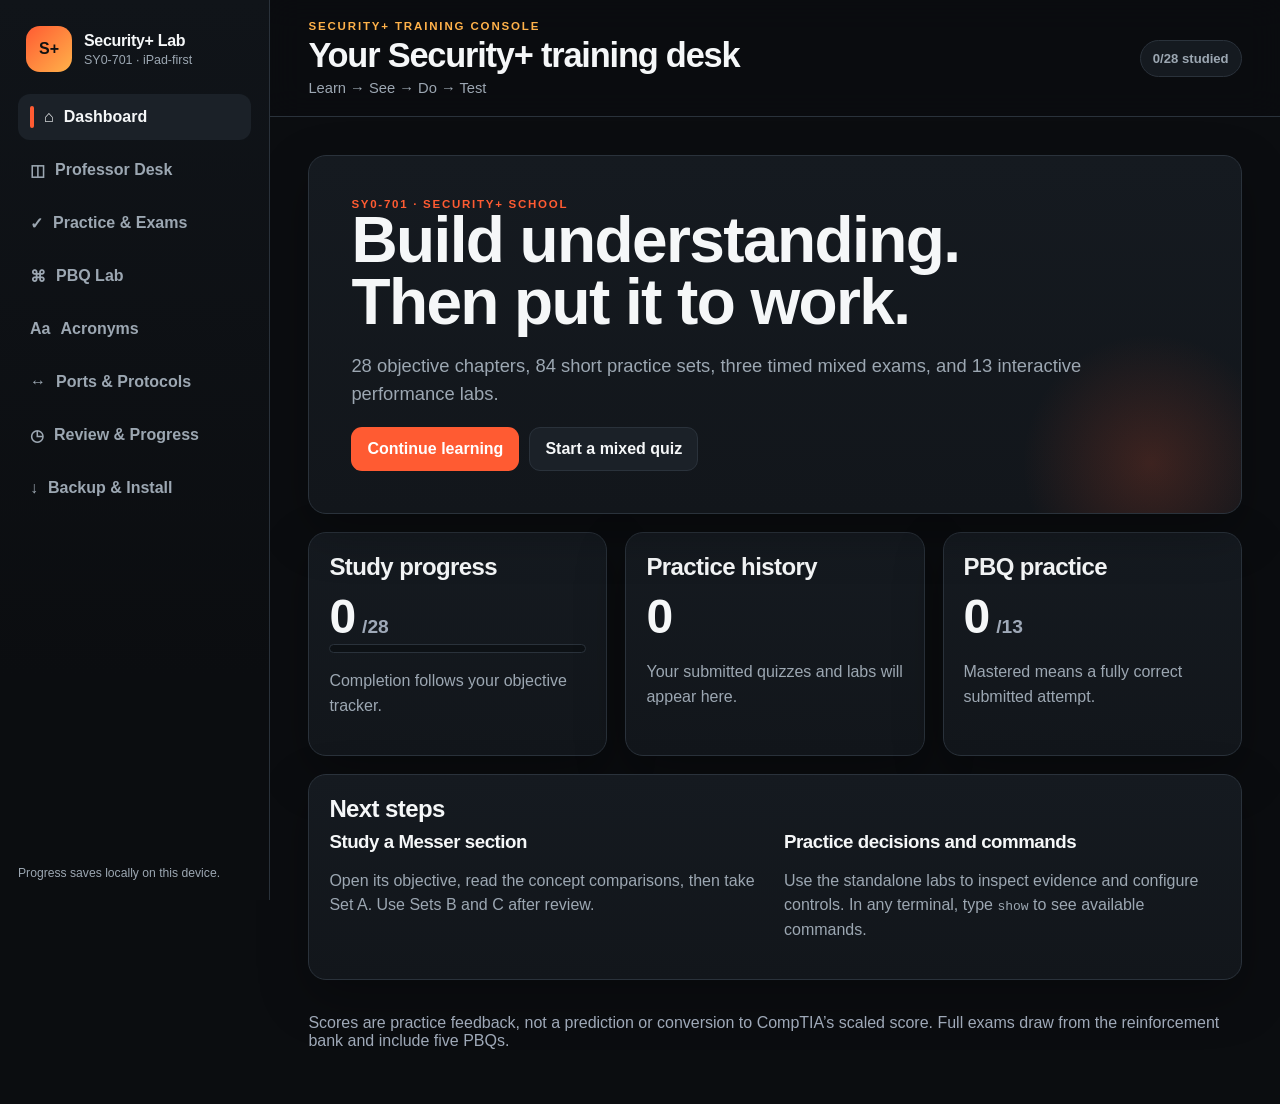
==== index.html @ 83fe1da6 "Add files via upload" ====
<!doctype html>
<html lang="en">
<head>
  <meta charset="utf-8" />
  <meta name="viewport" content="width=device-width, initial-scale=1, viewport-fit=cover" />
  <meta name="theme-color" content="#0b0d10" />
  <meta name="apple-mobile-web-app-capable" content="yes" />
  <meta name="apple-mobile-web-app-status-bar-style" content="black-translucent" />
  <meta name="apple-mobile-web-app-title" content="Sec+ Lab" />
  <link rel="apple-touch-icon" href="icons/icon-180.png" />
  <link rel="manifest" href="manifest.json" />
  <title>Security+ SY0-701 Study Lab</title>
  <link rel="stylesheet" href="styles.css" />
</head>
<body>
  <div class="app-shell">
    <aside class="sidebar" id="sidebar" aria-label="Primary navigation">
      <div class="brand">
        <div class="brand-mark">S+</div>
        <div>
          <div class="brand-title">Security+ Lab</div>
          <div class="brand-sub">SY0-701 · iPad-first</div>
        </div>
      </div>
      <nav id="nav" class="nav"></nav>
      <div class="sidebar-foot">
        <div class="tiny">Progress saves locally on this device.</div>
        <button class="btn secondary full" id="installBtn" hidden>Install App</button>
      </div>
    </aside>

    <main class="main">
      <header class="topbar">
        <button class="icon-btn mobile-only" id="menuBtn" aria-label="Open menu">☰</button>
        <div class="title-wrap">
          <div class="eyebrow">SECURITY+ TRAINING CONSOLE</div>
          <h1 id="pageTitle">Dashboard</h1>
          <p id="pageSubtitle">Visual learning, realistic PBQs, and exam practice</p>
        </div>
        <div class="top-actions">
          <div class="status-chip" id="studyPulse">0% complete</div>
        </div>
      </header>
      <section id="content" class="content"></section>
    </main>
  </div>

  <div class="toast" id="toast" role="status" aria-live="polite"></div>
  <div class="modal-backdrop" id="modalBackdrop" hidden>
    <div class="modal" id="modal" role="dialog" aria-modal="true"></div>
  </div>

  <script src="js/data.js"></script>
  <script src="js/pbqs.js"></script>
  <script src="js/curriculum.js"></script>
  <script src="js/labs.js"></script>
  <script src="js/videos.js"></script>
  <script src="js/guided-data.js"></script>
  <script src="js/app.js"></script>
</body>
</html>
---- styles.css ----
:root{
  --bg:#0b0d10;
  --bg2:#11151a;
  --panel:#151a20;
  --panel2:#1b2128;
  --panel3:#202832;
  --text:#f5f7f8;
  --muted:#9ca7b2;
  --line:#2a323b;
  --accent:#ff5b32;
  --accent2:#ffb24a;
  --good:#5ad69b;
  --bad:#ff6a78;
  --info:#69a9ff;
  --shadow:0 18px 50px rgba(0,0,0,.28);
  --radius:18px;
  --sidebar:270px;
}
*{box-sizing:border-box}
html,body{margin:0;min-height:100%;background:var(--bg);color:var(--text);font-family:Inter,ui-sans-serif,-apple-system,BlinkMacSystemFont,"Segoe UI",Roboto,Helvetica,Arial,sans-serif;overflow-x:hidden}
body{min-height:100dvh}
button,input,select{font:inherit}
button{touch-action:manipulation}
.app-shell{display:grid;grid-template-columns:var(--sidebar) minmax(0,1fr);min-height:100dvh}
.sidebar{position:sticky;top:0;height:100dvh;padding:calc(20px + env(safe-area-inset-top)) 18px calc(18px + env(safe-area-inset-bottom));border-right:1px solid var(--line);background:linear-gradient(180deg,#101419 0%,#0b0d10 75%);display:flex;flex-direction:column;z-index:50}
.brand{display:flex;gap:12px;align-items:center;padding:6px 8px 22px}.brand-mark{width:46px;height:46px;border-radius:14px;display:grid;place-items:center;font-weight:900;background:linear-gradient(135deg,var(--accent),var(--accent2));color:#111}.brand-title{font-weight:850;letter-spacing:-.02em}.brand-sub{font-size:.78rem;color:var(--muted);margin-top:3px}.nav{display:grid;gap:7px}.nav button{min-height:46px;border:0;border-radius:12px;background:transparent;color:var(--muted);display:flex;align-items:center;gap:10px;padding:0 12px;font-weight:720;text-align:left}.nav button:hover,.nav button.active{background:var(--panel2);color:var(--text)}.nav button.active::before{content:"";width:4px;height:22px;border-radius:5px;background:var(--accent)}.sidebar-foot{margin-top:auto;display:grid;gap:12px}.tiny{font-size:.76rem;color:var(--muted);line-height:1.4}
.main{min-width:0}.topbar{min-height:112px;padding:calc(20px + env(safe-area-inset-top)) clamp(18px,3vw,40px) 20px;display:flex;align-items:center;gap:16px;border-bottom:1px solid var(--line);background:rgba(11,13,16,.92);backdrop-filter:blur(16px);position:sticky;top:0;z-index:30}.title-wrap{min-width:0}.eyebrow{font-size:.72rem;letter-spacing:.16em;color:var(--accent2);font-weight:800}.topbar h1{margin:4px 0 0;font-size:clamp(1.45rem,2.8vw,2.15rem);letter-spacing:-.035em}.topbar p{margin:5px 0 0;color:var(--muted);font-size:.92rem}.top-actions{margin-left:auto}.status-chip{border:1px solid var(--line);background:var(--panel);padding:10px 12px;border-radius:999px;color:var(--muted);font-size:.82rem;font-weight:750}
.content{padding:clamp(18px,3vw,40px);max-width:1500px;margin:0 auto;width:100%}.grid{display:grid;gap:18px}.grid.two{grid-template-columns:repeat(2,minmax(0,1fr))}.grid.three{grid-template-columns:repeat(3,minmax(0,1fr))}.card{background:linear-gradient(180deg,var(--panel),#12161b);border:1px solid var(--line);border-radius:var(--radius);padding:20px;box-shadow:var(--shadow)}.card h2,.card h3{margin:0 0 8px;letter-spacing:-.025em}.card p{color:var(--muted);line-height:1.55}.hero{padding:clamp(22px,4vw,42px);position:relative;overflow:hidden}.hero::after{content:"";position:absolute;inset:auto -50px -90px auto;width:280px;height:280px;border-radius:50%;background:radial-gradient(circle,rgba(255,91,50,.18),transparent 65%)}.hero-title{font-size:clamp(2rem,5vw,4.5rem);line-height:.96;max-width:900px;letter-spacing:-.06em;margin:8px 0 16px}.hero-copy{max-width:760px;color:#b9c2ca;font-size:clamp(1rem,1.7vw,1.15rem);line-height:1.6}.kicker{font-size:.72rem;font-weight:850;letter-spacing:.15em;color:var(--accent)}.metric{padding:18px}.metric .value{font-size:clamp(1.7rem,4vw,2.6rem);font-weight:900;letter-spacing:-.05em}.metric .label{color:var(--muted);font-size:.82rem;margin-top:3px}.progress{height:9px;background:#0d1115;border-radius:999px;overflow:hidden;border:1px solid var(--line)}.progress>span{display:block;height:100%;background:linear-gradient(90deg,var(--accent),var(--accent2));border-radius:999px}
.btn{min-height:44px;border-radius:11px;border:1px solid transparent;padding:10px 15px;font-weight:780;cursor:pointer}.btn.primary{background:var(--accent);color:white}.btn.secondary{background:var(--panel2);color:var(--text);border-color:var(--line)}.btn.ghost{background:transparent;color:var(--muted);border-color:var(--line)}.full{width:100%}.btn-row{display:flex;gap:10px;flex-wrap:wrap}.icon-btn{width:44px;height:44px;border-radius:12px;border:1px solid var(--line);background:var(--panel);color:var(--text)}
.section-head{display:flex;justify-content:space-between;gap:16px;align-items:end;margin-bottom:16px}.section-head h2{margin:0}.section-head p{margin:4px 0 0;color:var(--muted)}.tag{display:inline-flex;align-items:center;gap:6px;border:1px solid var(--line);background:#11161c;color:#c9d0d6;border-radius:999px;padding:6px 9px;font-size:.73rem;font-weight:780}.tag.terminal{border-color:#355742;color:#88e1ae}.tag.visual{border-color:#5a4b2e;color:#ffc66f}.tag.config{border-color:#493946;color:#ff9dd5}
.pbq-card{display:grid;grid-template-columns:auto 1fr auto;gap:14px;align-items:center}.pbq-num{width:46px;height:46px;border-radius:14px;background:var(--panel3);display:grid;place-items:center;font-weight:900;color:var(--accent2)}.pbq-card h3{margin:0 0 4px}.pbq-card p{margin:0;font-size:.9rem}.pbq-actions{display:flex;gap:8px;align-items:center}
.terminal-shell{background:#07090c;border:1px solid #303a44;border-radius:14px;overflow:hidden;box-shadow:inset 0 0 0 1px rgba(255,255,255,.02)}.terminal-bar{display:flex;align-items:center;justify-content:space-between;background:#151a20;border-bottom:1px solid #2a323b;padding:10px 12px}.terminal-dots{display:flex;gap:6px}.terminal-dots i{width:9px;height:9px;border-radius:50%;background:#49535d}.terminal-label{font-size:.76rem;color:var(--muted);font-weight:700}.terminal-output{min-height:320px;max-height:52dvh;overflow:auto;padding:16px;font-family:"SFMono-Regular",Consolas,"Liberation Mono",Menlo,monospace;font-size:clamp(.78rem,1.5vw,.93rem);line-height:1.55;white-space:pre-wrap;color:#e8edf2;background:linear-gradient(180deg,#090c10,#07090c)}.terminal-line.good{color:var(--good)}.terminal-line.bad{color:var(--bad)}.terminal-line.dim{color:#87929d}.terminal-input-row{display:grid;grid-template-columns:auto 1fr auto;align-items:center;gap:8px;border-top:1px solid #28313a;background:#0c1015;padding:10px}.prompt{font-family:"SFMono-Regular",Consolas,monospace;color:var(--good);font-weight:800}.terminal-input{min-width:0;width:100%;height:44px;background:#0b0e12;border:1px solid #34404b;border-radius:8px;color:#fff;padding:0 11px;font-family:"SFMono-Regular",Consolas,monospace;font-size:16px}.terminal-input:focus{outline:2px solid rgba(255,91,50,.35);border-color:var(--accent)}.command-hint{padding:10px 12px;border-top:1px solid var(--line);font-size:.78rem;color:var(--muted);background:#10151a}.command-hint strong{color:var(--accent2)}
.workspace{display:grid;grid-template-columns:minmax(0,1.2fr) minmax(290px,.8fr);gap:18px;align-items:start}.instruction-panel{position:sticky;top:132px}.instruction-panel h3{margin-top:0}.steps{padding-left:20px;color:#c3cbd2}.steps li{margin:8px 0;line-height:1.5}.status-list{display:grid;gap:8px}.status-row{display:flex;justify-content:space-between;gap:12px;padding:10px 0;border-bottom:1px solid var(--line);font-size:.88rem}.status-row:last-child{border-bottom:0}.ok{color:var(--good)}.warn{color:var(--accent2)}
.table-wrap{width:100%;overflow:auto;border:1px solid var(--line);border-radius:12px;-webkit-overflow-scrolling:touch}.table{width:100%;border-collapse:collapse;min-width:720px}.table th,.table td{padding:12px 14px;border-bottom:1px solid var(--line);text-align:left;font-size:.86rem}.table th{color:#cbd4dc;background:#11161c;position:sticky;top:0}.table tr:last-child td{border-bottom:0}.select{width:100%;min-height:44px;background:#0f1419;border:1px solid #39434d;color:#fff;border-radius:9px;padding:0 10px;font-size:16px}
.choice-grid{display:grid;grid-template-columns:repeat(2,minmax(0,1fr));gap:10px}.choice{min-height:48px;text-align:left;padding:12px;border:1px solid var(--line);background:var(--panel2);border-radius:10px;color:var(--text)}.choice.selected{outline:2px solid var(--accent);border-color:transparent}.feedback{margin-top:12px;padding:12px 14px;border-radius:10px;background:#11171d;border:1px solid var(--line);color:#c8d0d7;line-height:1.5}.feedback.good{border-color:#2f6149}.feedback.bad{border-color:#6b3540}
.modal-backdrop{position:fixed;inset:0;background:rgba(0,0,0,.72);display:grid;place-items:center;padding:calc(16px + env(safe-area-inset-top)) 16px calc(16px + env(safe-area-inset-bottom));z-index:100}.modal-backdrop[hidden]{display:none}.modal{width:min(1120px,100%);max-height:calc(100dvh - 32px - env(safe-area-inset-top) - env(safe-area-inset-bottom));overflow:auto;background:var(--bg2);border:1px solid var(--line);border-radius:18px;box-shadow:0 30px 90px rgba(0,0,0,.55)}.modal-head{display:flex;justify-content:space-between;align-items:center;gap:16px;padding:16px 18px;border-bottom:1px solid var(--line);position:sticky;top:0;background:rgba(17,21,26,.96);backdrop-filter:blur(12px);z-index:4}.modal-body{padding:18px}.modal-title{font-size:1.1rem;font-weight:850}.close-btn{width:44px;height:44px;border-radius:12px;background:var(--panel2);border:1px solid var(--line);color:#fff}.toast{position:fixed;right:calc(18px + env(safe-area-inset-right));bottom:calc(18px + env(safe-area-inset-bottom));max-width:min(420px,calc(100vw - 36px));background:#191f26;border:1px solid var(--line);border-radius:12px;padding:12px 14px;box-shadow:var(--shadow);z-index:150;opacity:0;transform:translateY(10px);pointer-events:none;transition:.2s}.toast.show{opacity:1;transform:none}
.acronym-grid{display:grid;grid-template-columns:repeat(auto-fill,minmax(230px,1fr));gap:12px}.acronym-card{padding:16px;border-radius:14px;background:var(--panel);border:1px solid var(--line)}.acronym-card .acr{font-size:1.3rem;font-weight:900;color:var(--accent2)}.acronym-card .exp{font-weight:750;margin-top:5px}.acronym-card .desc{font-size:.82rem;color:var(--muted);margin-top:5px;line-height:1.45}.ports-grid{display:grid;grid-template-columns:repeat(auto-fill,minmax(260px,1fr));gap:12px}.port-card{padding:16px;border-radius:14px;background:var(--panel);border:1px solid var(--line)}.port-num{font-size:2rem;font-weight:900;color:var(--accent)}.port-name{font-weight:820}.port-meta{font-size:.78rem;color:var(--muted);margin:4px 0 8px}
.mobile-only{display:none}
@media (max-width:1100px){
  :root{--sidebar:230px}.grid.three{grid-template-columns:repeat(2,minmax(0,1fr))}.workspace{grid-template-columns:1fr}.instruction-panel{position:static}.terminal-output{max-height:46dvh}
}
@media (max-width:820px){
  .app-shell{grid-template-columns:1fr}.sidebar{position:fixed;inset:0 auto 0 0;width:min(320px,88vw);transform:translateX(-102%);transition:.2s;box-shadow:var(--shadow)}.sidebar.open{transform:none}.main{width:100%}.mobile-only{display:inline-grid;place-items:center}.topbar{min-height:100px;padding-left:16px;padding-right:16px}.content{padding:16px}.grid.two,.grid.three{grid-template-columns:1fr}.hero{padding:24px}.choice-grid{grid-template-columns:1fr}.pbq-card{grid-template-columns:auto 1fr}.pbq-actions{grid-column:1/-1}.status-chip{display:none}.modal-backdrop{padding:8px}.modal{max-height:calc(100dvh - 16px);border-radius:14px}.modal-body{padding:12px}.terminal-output{min-height:280px;max-height:48dvh}.terminal-input-row{grid-template-columns:auto 1fr}.terminal-input-row .btn{grid-column:1/-1;width:100%}
}
@media (orientation:landscape) and (max-height:700px){.topbar{position:relative}.terminal-output{max-height:52dvh}.instruction-panel{position:static}}
@supports(padding:max(0px)){.content{padding-left:max(clamp(18px,3vw,40px),env(safe-area-inset-left));padding-right:max(clamp(18px,3vw,40px),env(safe-area-inset-right))}}
/* Study workflow and assessment workspaces */
:root{color-scheme:dark}button,input,select,textarea{font:inherit}button{touch-action:manipulation}a{color:#79c9ec}button:focus-visible,a:focus-visible,select:focus-visible,input:focus-visible,textarea:focus-visible,summary:focus-visible{outline:3px solid #78d1eb;outline-offset:3px}.muted,small{color:#9fa9b8}.big-number{font-size:3rem;font-weight:750}.big-number small{font-size:1.2rem;margin-left:6px}.objective-list{display:grid;gap:10px}.objective-row{display:grid;grid-template-columns:1fr 170px;align-items:center;gap:15px;border-bottom:1px solid #303843;padding:10px 0}.objective-open{background:none;border:0;text-align:left;color:inherit;cursor:pointer;padding:12px;border-radius:10px;display:grid;gap:8px}.objective-open:hover{background:#252d39}.objective-open span{font-size:.85rem;color:#a9b7c7}.flow{display:flex;flex-wrap:wrap;gap:10px;margin:24px 0}.flow>div{flex:1 1 125px;background:#1d2e37;padding:18px;border:1px solid #355460;border-radius:12px;min-width:0}.flow b{display:block;color:#f9b85f;margin-bottom:12px}.example{border-left:3px solid #eaad62;background:#202833;padding:14px;margin-top:14px}.example p{margin-bottom:0}details{margin:18px 0}summary{cursor:pointer;min-height:44px;padding:10px 0;color:#82cfe8}textarea,.search-input{width:100%;color:#eee;background:#111720;border:1px solid #465367;border-radius:10px;padding:14px;margin:10px 0}.quiz-layout{display:grid;grid-template-columns:minmax(0,1fr) 270px;gap:20px}.quiz-meta{display:flex;justify-content:space-between;gap:15px;flex-wrap:wrap;color:#aebed0;margin-bottom:18px}.question-text{font-size:1.5rem;line-height:1.6;margin:26px 0}.answer-options{display:grid;gap:14px}.answer-option{display:flex;align-items:center;gap:15px;text-align:left;padding:18px;color:#dde5ee;background:#19212c;border:1px solid #435064;border-radius:12px;min-height:60px;cursor:pointer}.answer-option b{display:grid;place-items:center;min-width:32px;height:32px;background:#303d4f;border-radius:8px}.answer-option.selected{border-color:#f2b767;background:#3c3128}.quiz-controls{margin-top:24px}.question-nav{display:grid;grid-template-columns:repeat(5,1fr);gap:6px;margin:16px 0}.question-nav button{position:relative;background:#1a2430;color:#abb9c9;border:1px solid #3f4a58;border-radius:7px;min-height:38px;cursor:pointer}.question-nav .answered{background:#28594c;color:#fff}.question-nav .current{outline:2px solid #eeb564;outline-offset:1px}.question-nav .flagged:after{content:'';position:absolute;right:3px;top:3px;border-radius:50%;width:6px;height:6px;background:#ffbf60}.history-row{width:100%;display:flex;justify-content:space-between;align-items:center;gap:14px;text-align:left;background:none;color:inherit;border:0;border-bottom:1px solid #344153;padding:18px;cursor:pointer}.history-row span{display:grid;gap:8px}.history-row b{font-size:1.4rem;color:#efbc73}.review-option{padding:14px;border-left:3px solid #485466;margin-top:10px}.review-option.correct{border-color:#55c2a0;background:#183a31}.review-option.chosen{outline:1px solid #e4b45f}.lab-fields{display:grid;grid-template-columns:repeat(2,minmax(0,1fr));gap:20px}.lab-fields label{display:grid;gap:10px;line-height:1.6}.lab-fields select{width:100%;min-width:0;white-space:normal}.lab-group{scroll-margin-top:15px}.topology{display:flex;flex-wrap:wrap;justify-content:center;gap:18px;margin:24px 0;padding:20px;border-radius:16px;background:#102b35;border:1px solid #3b6270}.node{position:relative;flex:1 1 125px;max-width:210px;display:grid;justify-items:center;gap:12px;min-height:110px;background:#1d3b48;border:1px solid #547989;border-radius:12px;color:#dcebf2;padding:14px;cursor:pointer}.node svg{width:64px;height:50px;fill:#274654;stroke:#b7e5ef;stroke-width:2}.node:hover{border-color:#efbc73;background:#2c4b56}.evidence{white-space:pre-wrap;overflow-wrap:anywhere;background:#0c1720;color:#a9e1d6;padding:20px;line-height:1.6;border-radius:12px;max-width:100%;overflow:auto}.source-note{background:#292f3b;padding:14px;border-radius:8px}.file-label{display:grid;gap:12px;margin-top:24px}.terminal-output{white-space:pre-wrap;overflow-wrap:anywhere;max-height:360px;min-height:160px;overflow:auto;margin:0}.terminal-input-row .prompt{font-size:.8rem;overflow-wrap:anywhere}.terminal-input{min-width:0}.modal-body>.grid,.modal-body>.card,.modal-body>.terminal-shell{margin-bottom:18px}.modal-backdrop[hidden]{display:none!important}.modal{max-height:94dvh}.content,.main,.card{min-width:0}label{overflow-wrap:anywhere}#labFeedback:empty{display:none}.btn-row{flex-wrap:wrap}.btn{min-height:44px}.table-wrap{max-width:100%;overflow-x:auto}.question-nav+ p{font-size:.75rem}input[type=file]{max-width:100%}@media(max-width:1100px){.quiz-layout{grid-template-columns:1fr}.question-nav{grid-template-columns:repeat(10,minmax(0,1fr))}}@media(max-width:650px){.lab-fields{grid-template-columns:1fr}.objective-row{grid-template-columns:1fr}.status-select{width:100%}.question-nav{grid-template-columns:repeat(6,minmax(0,1fr))}.question-text{font-size:1.2rem}.terminal-input-row{flex-wrap:wrap}.terminal-input-row .prompt{width:100%}.modal{max-height:100dvh}.topology{padding:12px;gap:10px}.node{flex-basis:105px}.quiz-meta{font-size:.85rem}.history-row{padding:14px 0}.flow>div{flex-basis:100px}}
.network-map{background:radial-gradient(ellipse at center,#183841,#0e1f29);border:1px solid #426170;border-radius:16px;padding:12px;margin:20px 0}.network-map svg{display:block;width:100%;max-height:430px}.network-map p{text-align:center;font-size:.8rem}.network-link{fill:none;stroke:#477784;stroke-width:3}.network-device{cursor:pointer}.network-device>rect{fill:#203e4d;stroke:#61929e;stroke-width:1.5}.network-device:hover>rect,.network-device:focus>rect{stroke:#f1bb6f;fill:#294d5c}.network-device text{fill:#d7ebf2;font:13px ui-sans-serif,system-ui}.network-device .device-icon{fill:#1c303b;stroke:#efbc73;stroke-width:1.5}
/* Guided teaching and a bounded, touch-first examination workspace. */
[hidden]{display:none!important}button:disabled{opacity:.5;cursor:default}.course-layout{display:grid;grid-template-columns:minmax(0,1fr) 270px;gap:20px;align-items:start}.course-syllabus{position:sticky;top:130px}.syllabus-item{display:flex;gap:12px;align-items:center;width:100%;min-height:48px;padding:12px 8px;background:none;border:0;border-bottom:1px solid var(--line);color:var(--text);text-align:left}.syllabus-item span{color:var(--accent2);min-width:22px}.syllabus-item.current{background:#343027;border-radius:8px}.lesson-steps{display:flex;gap:8px;flex-wrap:wrap;margin:8px 0 24px}.lesson-steps span{padding:10px;border-radius:8px;background:#222c35;color:var(--muted)}.lesson-steps .current{background:#67351f;color:white}.teaching-copy{font-size:1.12rem;line-height:1.85!important}.concept-strip{display:grid;grid-template-columns:repeat(2,minmax(0,1fr));gap:12px;margin-top:24px}.concept-strip article{padding:16px;border:1px solid var(--line);border-radius:12px;background:#18242c}.concept-strip b,.concept-strip strong{display:block}.concept-strip b{color:var(--accent2);font-size:1.3rem;margin-bottom:8px}.concept-strip p{margin-bottom:0}.course-actions{margin-top:24px}.video-course{margin-bottom:18px}.video-row{display:flex;align-items:center;gap:14px;min-height:58px;border-bottom:1px solid var(--line)}.video-row input{width:26px;height:26px;flex-shrink:0;accent-color:var(--accent)}.video-row a{padding:14px 0;line-height:1.5;flex:1}.video-row small{white-space:nowrap}.video-course .btn-row{margin-top:18px}
.modal.lab-modal{width:calc(100vw - 16px);height:calc(100dvh - 16px);max-width:1500px;max-height:calc(100dvh - 16px);display:flex;flex-direction:column;overflow:hidden;border-radius:12px}.lab-modal .modal-head{position:static;flex-shrink:0;padding:8px 14px;min-height:60px}.lab-modal .modal-title{margin:0;font-size:1rem}.lab-modal .modal-body{padding:10px;display:flex;flex:1;flex-direction:column;min-height:0;overflow:hidden;gap:8px}.lab-workbench{display:grid;grid-template-columns:minmax(0,1fr) minmax(0,1.1fr);gap:12px;min-height:0;flex:1}.lab-reference,.lab-task{min-width:0;min-height:0;display:flex;flex-direction:column;background:#141e26;border:1px solid #35434d;border-radius:10px;padding:12px;overflow:hidden}.lab-brief{flex-shrink:0;max-height:32%;overflow:auto}.lab-brief b{font-size:.8rem;color:var(--accent2);text-transform:uppercase;letter-spacing:.08em}.lab-brief p{line-height:1.45;font-size:.9rem;margin:6px 0 12px}.lab-ref-tabs{display:flex;gap:6px;flex-wrap:wrap;flex-shrink:0;margin-bottom:8px}.lab-ref-tabs .btn{padding:7px 10px;font-size:.85rem}.lab-ref-tabs [aria-pressed=true]{border-color:var(--accent2);background:#413324}.lab-reference-panel{min-height:0;flex:1;overflow:auto}.lab-modal .network-map{margin:0;padding:6px;height:100%;display:flex;flex-direction:column}.lab-modal .network-map svg{flex:1;min-height:0;max-height:none}.lab-modal .network-map p{margin:6px;font-size:.75rem}.lab-modal .table{min-width:0;table-layout:auto}.lab-modal .table th,.lab-modal .table td{padding:8px 5px;font-size:.78rem;overflow-wrap:anywhere}.lab-modal .table-wrap{overflow:auto}.lab-modal .evidence{padding:10px;font-size:.83rem;line-height:1.45}.lab-modal details{margin:0}.lab-modal .terminal-shell{height:100%;display:flex;flex-direction:column;min-height:0}.lab-modal .terminal-output{flex:1;min-height:50px;max-height:none;padding:10px;font-size:.82rem}.lab-modal .terminal-bar{font-size:.78rem;padding:8px}.lab-modal .terminal-input-row{display:grid;grid-template-columns:minmax(0,1fr) auto;padding:8px;gap:6px;flex-shrink:0}.lab-modal .terminal-input-row .prompt{grid-column:1/-1;font-size:.75rem}.lab-modal .terminal-input-row .btn{grid-column:auto;width:auto}.task-nav{display:grid;gap:6px;flex-shrink:0;margin-bottom:8px}.task-nav label{font-size:.82rem;color:var(--accent2);display:flex;justify-content:space-between}.task-nav .btn-row{justify-content:space-between}.task-nav .btn{font-size:.82rem;padding:8px}.task-area{flex:1;min-height:0;overflow:auto}.lab-modal .lab-group{padding:10px;box-shadow:none;margin:0}.lab-modal .lab-group h3{font-size:.92rem}.lab-modal .lab-fields{gap:10px;grid-template-columns:repeat(2,minmax(0,1fr))}.lab-modal .lab-fields label{gap:5px;font-size:.85rem;line-height:1.4}.lab-modal .select{font-size:16px;min-height:44px;padding:0 6px}.lab-footer{flex-shrink:0;padding:8px 4px 0;margin:0!important}.lab-footer>.btn-row{align-items:center;justify-content:flex-end}.lab-footer #labSavedCount{margin-right:auto;font-size:.8rem}.lab-results{display:none}.show-lab-results .lab-workbench{display:none}.show-lab-results .lab-footer{min-height:0;flex:1;display:flex;flex-direction:column}.show-lab-results .lab-results{display:block;overflow:auto;min-height:0;flex:1;padding:10px}.lab-modal .lab-results .feedback{font-size:.9rem}.lab-modal .lab-results h2{margin:10px 0}
@media(max-width:1100px){.course-layout{grid-template-columns:1fr}.course-syllabus{position:static}.lab-modal .lab-brief p{font-size:.84rem}}
@media(max-width:700px){.concept-strip{grid-template-columns:1fr}.lab-workbench{grid-template-columns:1fr;grid-template-rows:minmax(140px,.8fr) minmax(200px,1.2fr)}.lab-reference,.lab-task{padding:8px}.lab-brief{max-height:35%}.lab-modal .modal-title{font-size:.85rem}.lab-modal .task-nav{grid-template-columns:1fr 1fr}.task-nav label{grid-column:1/-1}.task-nav .btn-row{flex-wrap:nowrap}.lab-modal .task-nav .btn{padding:4px;font-size:.72rem}.lab-modal .lab-fields{gap:8px}.lab-footer .btn{font-size:.8rem;padding:8px}.lab-footer #labSavedCount{display:none}}
.modal-backdrop:has(.lab-modal){padding:8px}
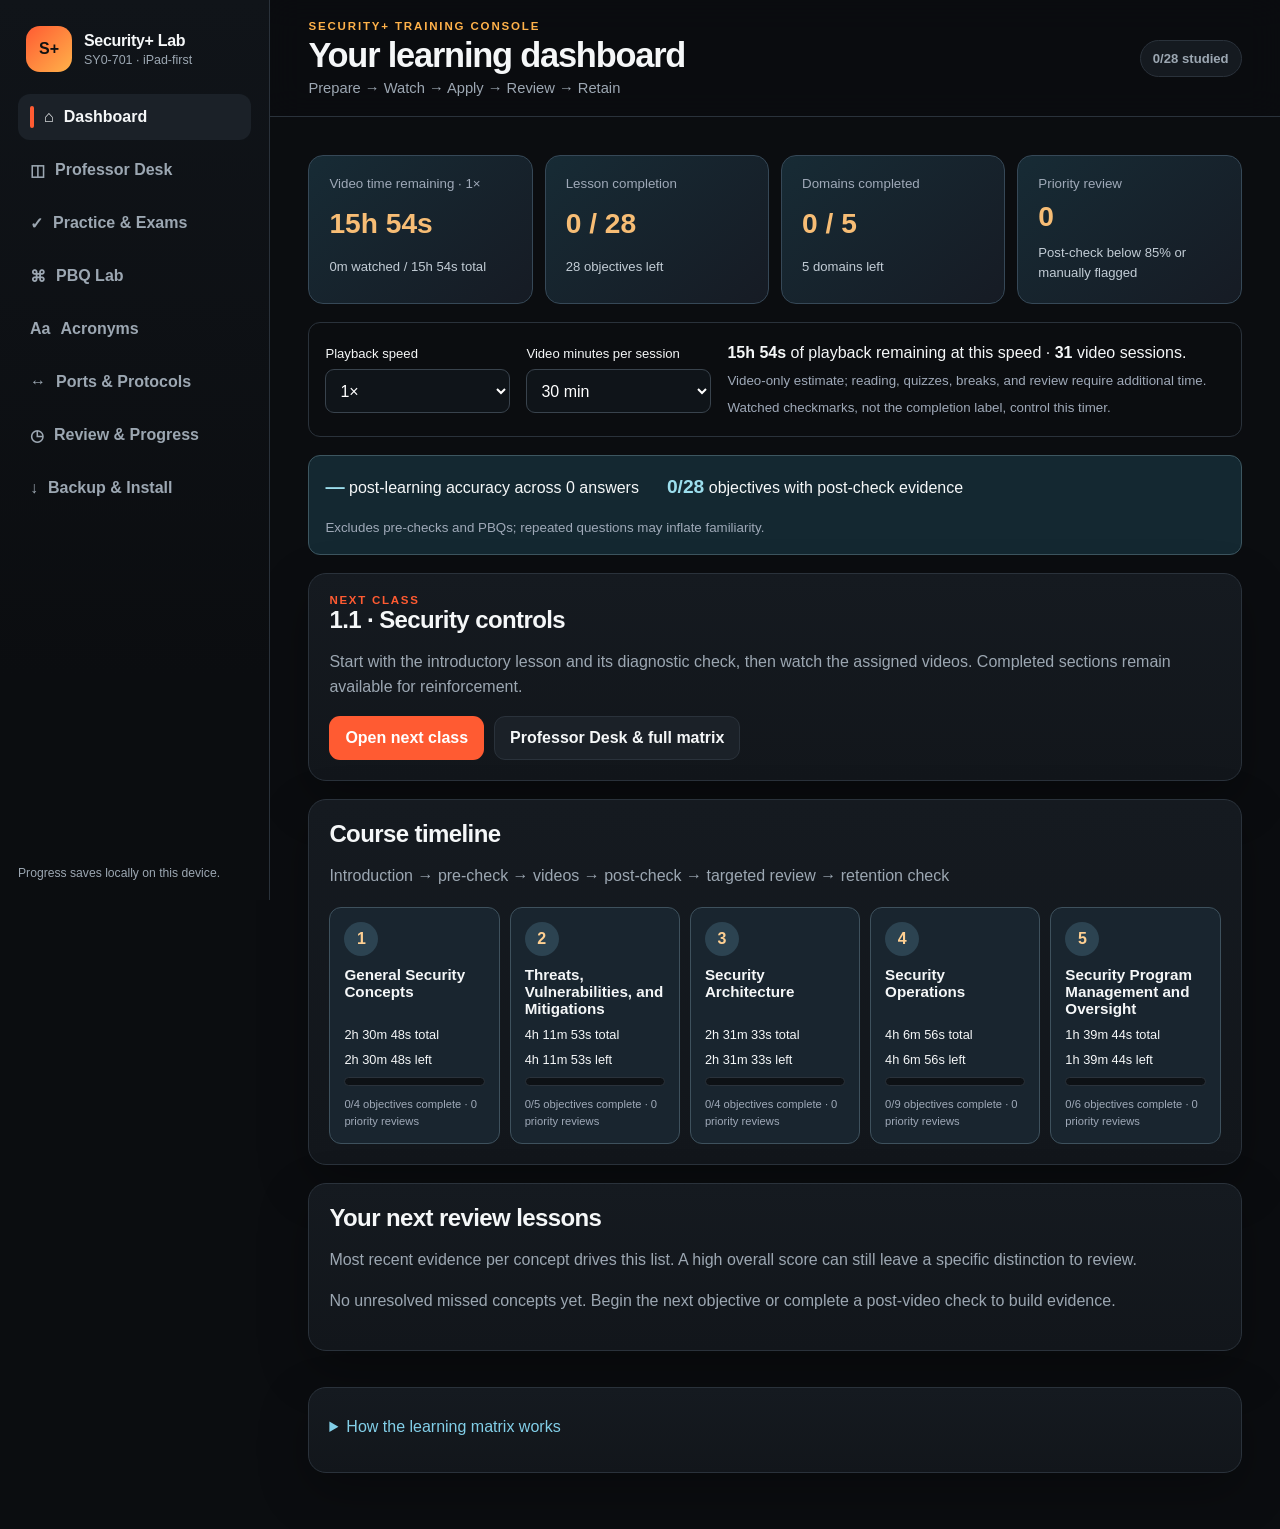
==== commit 61dd914f: "Add learning dashboard, video timeline, prerequisite lessons and progress matrix Add 28 introductory" ====
--- a/index.html
+++ b/index.html
@@ -56,6 +56,9 @@
   <script src="js/labs.js"></script>
   <script src="js/videos.js"></script>
   <script src="js/guided-data.js"></script>
+  <script src="js/prelearning.js"></script>
+  <script src="js/tracking.js"></script>
+  <script src="js/school-ui.js"></script>
   <script src="js/app.js"></script>
 </body>
 </html>
--- a/styles.css
+++ b/styles.css
@@ -53,3 +53,10 @@
 @media(max-width:1100px){.course-layout{grid-template-columns:1fr}.course-syllabus{position:static}.lab-modal .lab-brief p{font-size:.84rem}}
 @media(max-width:700px){.concept-strip{grid-template-columns:1fr}.lab-workbench{grid-template-columns:1fr;grid-template-rows:minmax(140px,.8fr) minmax(200px,1.2fr)}.lab-reference,.lab-task{padding:8px}.lab-brief{max-height:35%}.lab-modal .modal-title{font-size:.85rem}.lab-modal .task-nav{grid-template-columns:1fr 1fr}.task-nav label{grid-column:1/-1}.task-nav .btn-row{flex-wrap:nowrap}.lab-modal .task-nav .btn{padding:4px;font-size:.72rem}.lab-modal .lab-fields{gap:8px}.lab-footer .btn{font-size:.8rem;padding:8px}.lab-footer #labSavedCount{display:none}}
 .modal-backdrop:has(.lab-modal){padding:8px}
+/* School dashboard: distinguish completed lessons from demonstrated proficiency. */
+.performance-strip{display:flex;flex-wrap:wrap;gap:14px 28px;border:1px solid #3d5660;border-radius:12px;background:#142831;padding:16px;line-height:1.6}.performance-strip b{color:#9cdeed;font-size:1.2rem}.performance-strip small{flex-basis:100%}
+.school-matrix tbody td:first-child{position:sticky;left:0;background:#151f28;z-index:1}
+.school-metrics{display:grid;grid-template-columns:repeat(4,minmax(0,1fr));gap:12px}.school-metrics article{padding:20px;border:1px solid #364857;border-radius:15px;background:linear-gradient(140deg,#172b35,#161b24);display:grid;gap:10px;min-width:0}.school-metrics strong{font-size:clamp(1.4rem,2.2vw,2.2rem);color:#f7bd75}.school-metrics span{font-size:.82rem;color:#c2ccd5;line-height:1.5}.study-budget{display:flex;gap:16px;flex-wrap:wrap;align-items:center;border:1px solid var(--line);padding:16px;border-radius:12px}.study-budget label{display:grid;gap:8px;flex:0 1 185px;font-size:.82rem}.study-budget p{flex:1 1 250px;margin:0;line-height:1.7}.domain-timeline{display:grid;grid-template-columns:repeat(5,minmax(0,1fr));gap:10px;margin-top:18px}.domain-stop{position:relative;display:flex;flex-direction:column;gap:10px;align-items:flex-start;text-align:left;color:var(--text);background:#19252f;border:1px solid #3e515d;border-radius:12px;padding:14px;cursor:pointer;min-height:220px}.domain-stop.done{border-color:#5cb89b;background:#18342d}.domain-stop strong{font-size:.95rem;flex:1}.domain-stop>span:not(.domain-number){font-size:.8rem}.domain-stop .progress{width:100%;margin-top:auto;flex-shrink:0}.domain-number{width:34px;height:34px;display:grid;place-items:center;border-radius:50%;background:#2c4351;color:#ffd092;font-weight:800}.domain-stop.done .domain-number{background:#2c624d}.domain-stop small{line-height:1.5;font-size:.7rem}.domain-section{scroll-margin-top:130px}.matrix-wrap{overflow:auto;max-width:100%}.school-matrix{border-collapse:collapse;width:100%;font-size:.83rem;min-width:890px}.school-matrix th{text-align:left;color:#e5bc83;padding:12px 8px;border-bottom:2px solid #405364;background:#13222b;vertical-align:bottom}.school-matrix td{padding:12px 8px;border-bottom:1px solid #344450;vertical-align:top;line-height:1.5}.school-matrix td:first-child{min-width:170px;max-width:220px}.school-matrix td:last-child{min-width:170px;max-width:250px}.school-matrix small{display:block;margin-top:5px;line-height:1.45}.school-matrix .objective-open{padding:0;min-height:44px}.score-link{border:0;background:none;color:#8bd1e7;text-decoration:underline;min-height:44px;padding:4px;font:inherit;text-align:left}.readiness{display:inline-block;border:1px solid #566370;border-radius:7px;padding:5px 8px;font-size:.76rem;color:#c3ccd4;line-height:1.5}.readiness.r0{background:#472731;border-color:#ad6676;color:#ffd0d7}.readiness.r1{background:#4a3824;border-color:#b68d56;color:#ffe0b0}.readiness.r2{background:#223d4b;border-color:#6ba4bb;color:#c5edff}.readiness.r3{background:#1b4235;border-color:#69b092;color:#bcf1d8}.review-task{display:flex;gap:20px;justify-content:space-between;align-items:center;padding:16px 0;border-bottom:1px solid #344450}.review-task p{margin:8px 0}.review-task .btn{flex-shrink:0}.objective-metrics{display:flex;gap:10px;flex-wrap:wrap;align-items:center;padding:12px;border:1px solid #354450;border-radius:10px;margin-bottom:16px;font-size:.84rem}.objective-metrics>span:not(.readiness){padding:6px 10px;border-right:1px solid #3e4e59}.class-tabs{display:flex;gap:8px;flex-wrap:wrap;margin-bottom:18px}.class-tabs .btn{flex:1 1 150px}.watch-heading{margin-top:24px!important}.practice-stage{display:grid;gap:12px;background:#1b2933;border:1px solid #40505e;border-radius:12px;padding:16px}.practice-stage p{margin:0}.practice-stage strong{font-size:1.7rem;color:#edbc79}.class-status{margin-top:18px!important}.class-status label{display:block;margin-bottom:10px}.class-status .select{max-width:320px}.class-status p{font-size:.8rem}ul li{line-height:1.6;margin:8px 0}
+@media(max-width:1200px){.school-metrics{grid-template-columns:repeat(2,minmax(0,1fr))}.domain-timeline{grid-template-columns:repeat(3,minmax(0,1fr))}.domain-stop{min-height:205px}}
+@media(max-width:700px){.school-metrics article{padding:14px}.school-metrics strong{font-size:1.4rem}.domain-timeline{grid-template-columns:repeat(2,minmax(0,1fr))}.review-task{align-items:flex-start;flex-direction:column;gap:12px}.domain-section .section-head{display:block}.class-tabs .btn{flex-basis:40%;font-size:.8rem;padding:10px}.study-budget label{flex:1 1 120px}}
+@media(max-width:1100px){.school-matrix{min-width:0;display:block}.school-matrix thead{display:none}.school-matrix tbody{display:grid;gap:14px}.school-matrix tr{display:grid;grid-template-columns:repeat(3,minmax(0,1fr));border:1px solid #3d515f;border-radius:12px;overflow:hidden;background:#15232d}.school-matrix td{min-width:0!important;max-width:none!important;border-bottom:1px solid #304653;padding:10px}.school-matrix tbody td:first-child,.school-matrix td:last-child{grid-column:1/-1;position:static}.school-matrix td:before{content:attr(data-column);display:block;color:#adc4d4;font-size:.72rem;margin-bottom:5px}.school-matrix td:first-child:before{display:none}.school-matrix .objective-open{padding:4px}.school-matrix td:last-child small{max-width:100%}}
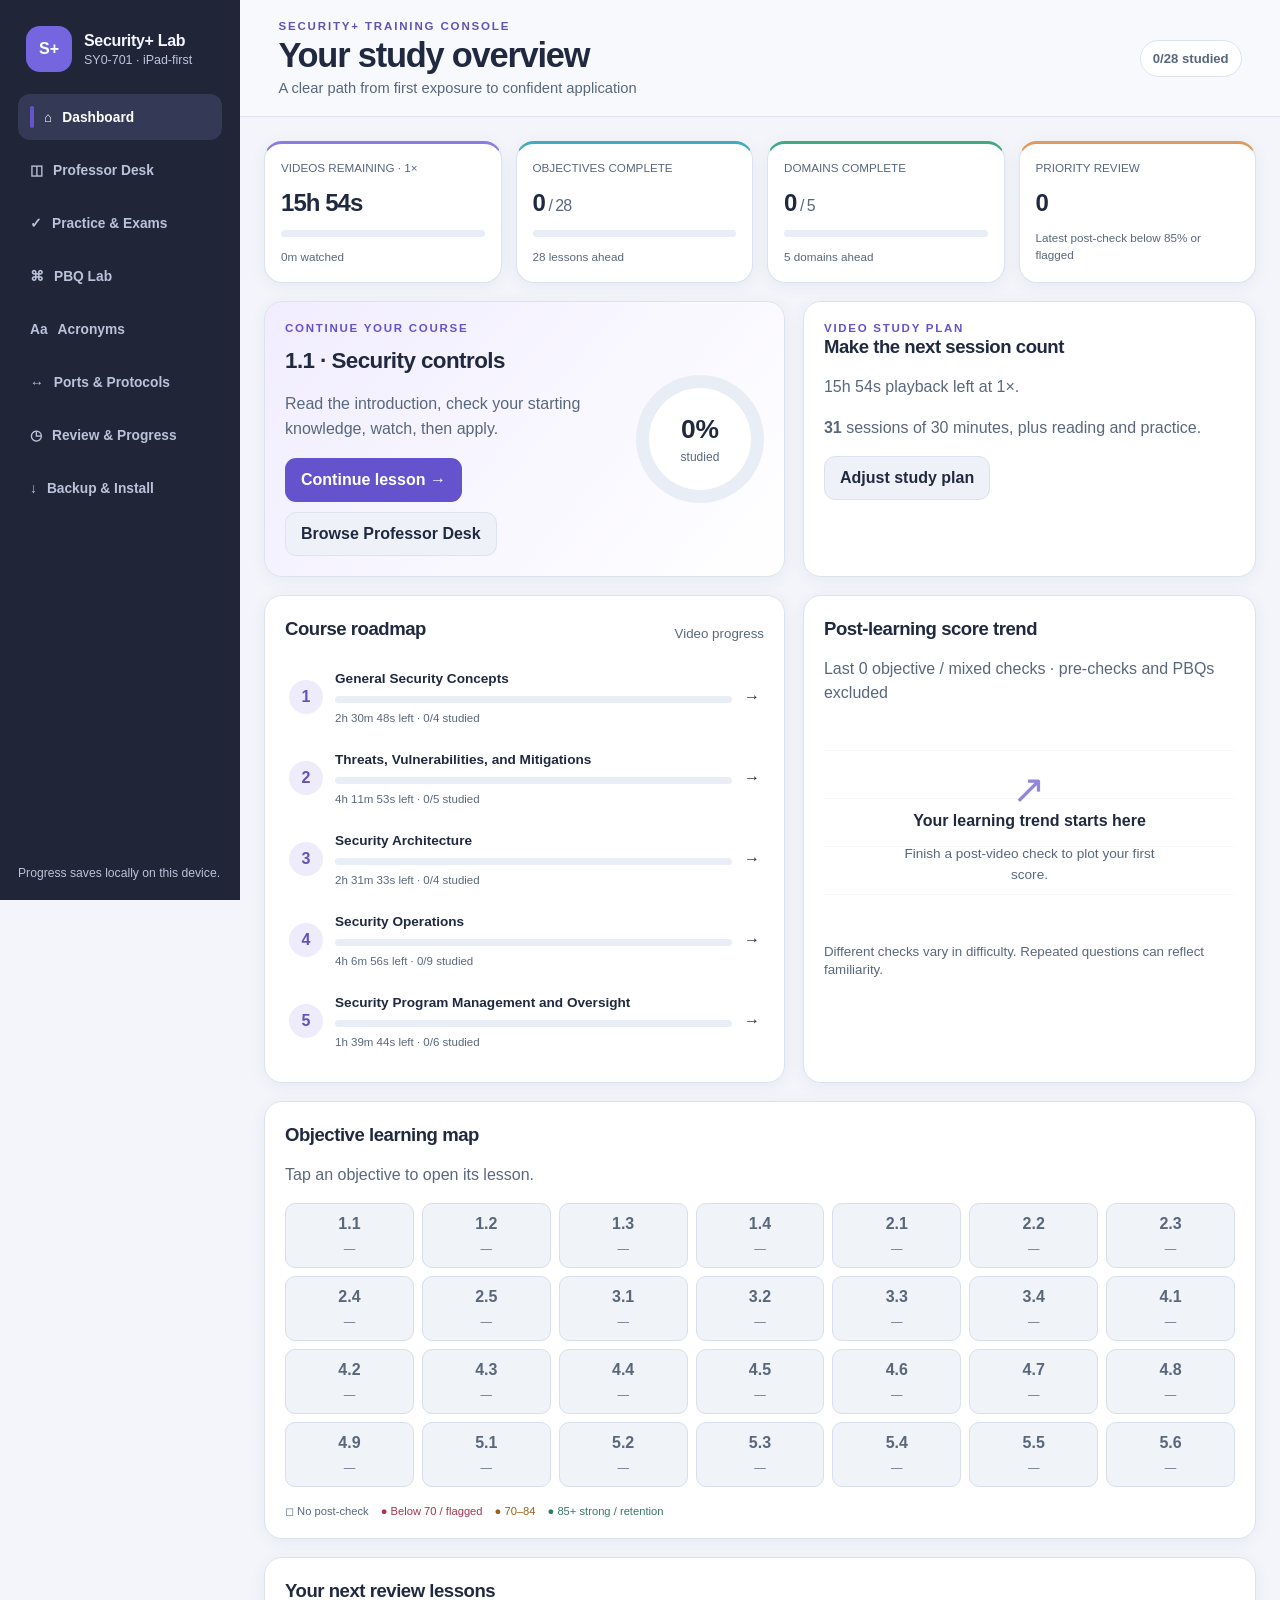
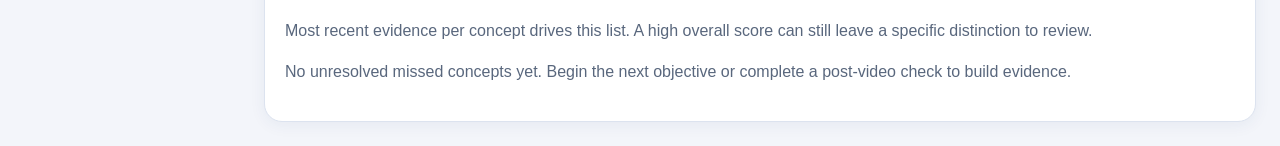
==== commit 67b01eaf: "Redesign study dashboards and streamline guided lesson progression" ====
--- a/index.html
+++ b/index.html
@@ -11,6 +11,7 @@
   <link rel="manifest" href="manifest.json" />
   <title>Security+ SY0-701 Study Lab</title>
   <link rel="stylesheet" href="styles.css" />
+  <link rel="stylesheet" href="productivity.css" />
 </head>
 <body>
   <div class="app-shell">
@@ -58,6 +59,7 @@
   <script src="js/guided-data.js"></script>
   <script src="js/prelearning.js"></script>
   <script src="js/tracking.js"></script>
+  <script src="js/memory-hooks.js"></script>
   <script src="js/school-ui.js"></script>
   <script src="js/app.js"></script>
 </body>
--- a/productivity.css
+++ b/productivity.css
@@ -0,0 +1,9 @@
+:root{color-scheme:light;--bg:#f3f5fa;--bg2:#f8f9fd;--panel:#fff;--panel2:#eef1f8;--panel3:#e6eaf5;--text:#202940;--muted:#59677d;--line:#dce3ef;--accent:#6552cd;--accent2:#4b65c7;--good:#13856e;--bad:#b83e55;--info:#386cbc;--shadow:0 3px 16px #253b6810;--radius:18px;--sidebar:240px}
+small,.muted{color:var(--muted)}a{color:#315bab}button{cursor:pointer}button:focus-visible,a:focus-visible,select:focus-visible,input:focus-visible,summary:focus-visible{outline-color:#6352d1}.sidebar{color:#f4f5ff;background:#202538;--muted:#bac3da;--panel2:#343a55;--text:#fff;border:0}.sidebar .brand-mark{color:#fff;background:#7565df}.sidebar .brand-sub{color:#bdc5df}.sidebar .nav button{font-size:.86rem}.topbar{background:#f8f9fdee;min-height:105px;backdrop-filter:blur(16px)}.eyebrow{color:#6352b1}.card{background:#fff;box-shadow:var(--shadow)}.card h2{font-size:1.16rem;line-height:1.35}.card h3{line-height:1.4}.card p{color:var(--muted)}.content{padding:24px}.progress{background:#e9edf5;border:0;height:7px}.progress>span{background:linear-gradient(90deg,#7c6de1,#43b2c6)}.tag{background:#eef1f8;color:#465778;border-color:#d6dfee}.modal{background:#f3f5fa;box-shadow:0 25px 90px #15223a55}.modal-head{background:#f8f9fded}.close-btn{color:var(--text)}.toast{color:white}.select,textarea,.search-input{background:#fff;color:var(--text);border-color:var(--line)}summary,.score-link{color:#5847b7}.example,.flow>div,.practice-stage,.source-note{background:#f1f4fb;border-color:#d7deed;color:var(--text)}.flow b,.practice-stage strong{color:var(--accent)}.objective-open:hover{background:#f0edfb}.objective-open span{color:var(--muted)}.readiness{background:#f0f3f8;color:#536078;border-color:#cbd5e3}.readiness.r0{background:#fcebf0;color:#a42c47;border-color:#eabcca}.readiness.r1{background:#fff2dd;color:#8a5510;border-color:#e7cea9}.readiness.r2{background:#eaf0ff;color:#345bab;border-color:#c2d2f4}.readiness.r3{background:#e4f5ee;color:#146a53;border-color:#b8decf}.history-row{border-color:var(--line)}.history-row b{color:var(--accent)}.history-row:hover{background:#f7f5ff}.review-task{border-color:var(--line)}.school-matrix th{background:#f0f2fa;color:#53607c;border-color:var(--line)}.school-matrix td{border-color:var(--line)}.school-metrics article{background:#f4f5fc;border-color:var(--line)}.school-metrics strong{color:var(--accent)}.school-metrics span{color:var(--muted)}.performance-strip{background:#f4f6fb!important;color:var(--text)!important;border-color:var(--line)!important}.performance-strip b{color:var(--accent)!important}
+.visual-kpis{display:grid;grid-template-columns:repeat(4,minmax(0,1fr));gap:14px}.visual-kpis article{display:flex;flex-direction:column;gap:12px;border-top:3px solid #8b7be2}.visual-kpis article:nth-child(2){border-top-color:#42aabd}.visual-kpis article:nth-child(3){border-top-color:#42a783}.visual-kpis article:nth-child(4){border-top-color:#df9b5f}.visual-kpis strong{font-size:clamp(1.4rem,2.1vw,2.3rem);letter-spacing:-.04em;line-height:1.25}.visual-kpis small{font-size:.73rem;line-height:1.4}.visual-kpis em{font-size:1rem;font-style:normal;color:var(--muted);font-weight:400}.dashboard-pair{display:grid;grid-template-columns:1.15fr 1fr;gap:18px}.next-class{display:flex;align-items:center;gap:20px;background:linear-gradient(130deg,#f1edff,#fff)}.next-class h2{font-size:1.4rem;margin-top:12px}.next-class>div:first-child{flex:1}.ring{width:128px;height:128px;flex:0 0 128px;border-radius:50%;background:conic-gradient(var(--ring-color,var(--accent)) calc(var(--value)*1%),#e9edf5 0);display:grid;place-items:center}.ring>div{width:102px;height:102px;border-radius:50%;background:#fff;display:flex;align-items:center;justify-content:center;flex-direction:column;gap:5px}.ring strong{font-size:1.65rem}.ring small{font-size:.75rem}.domain-chart{display:flex;align-items:center;gap:12px;background:transparent;border:0;border-radius:12px;color:var(--text);text-align:left;padding:12px 4px;width:100%;min-height:70px}.domain-chart:hover{background:#f7f5ff}.domain-chart>div{flex:1}.domain-chart strong{font-size:.85rem}.domain-chart .progress{margin:9px 0 5px}.domain-chart small{font-size:.72rem}.domain-number{background:#eeebfb;color:#6552b8;flex-shrink:0}.trend-bars{height:240px;display:flex;gap:8px;align-items:stretch;padding:25px 0 30px;border-bottom:1px solid var(--line);margin-bottom:12px}.trend-bars button{position:relative;flex:1;min-width:0;background:transparent;border:0;padding:0;display:flex;align-items:center;justify-content:end;flex-direction:column;gap:6px;color:var(--text)}.trend-bars span{display:block;width:70%;max-width:42px;border-radius:7px 7px 2px 2px;min-height:4px;flex-shrink:1}.trend-bars b{font-size:.72rem}.trend-bars small{position:absolute;top:calc(100% + 7px);white-space:nowrap;font-size:.6rem;transform:rotate(-25deg)}.chart-empty{min-height:220px;display:flex;align-items:center;justify-content:center;flex-direction:column;text-align:center;background:repeating-linear-gradient(0deg,#fff 0,#fff 47px,#edf0f7 48px);border-radius:10px}.chart-empty>span{font-size:2.5rem;color:#9385dc}.chart-empty p{max-width:280px;font-size:.85rem}.mastery-map{display:grid;grid-template-columns:repeat(7,minmax(0,1fr));gap:8px}.mastery-cell{border:1px solid #d8deeb;background:#f0f3f8;border-radius:10px;display:grid;gap:6px;padding:11px 3px;color:#59677b;min-height:65px}.mastery-cell span{font-size:.72rem}.signal-0{background:#fbe6ec;color:#9f3048;border-color:#ecc1cd}.signal-1{background:#fff0d9;color:#875717;border-color:#ebd3af}.signal-2{background:#e9edff;color:#4c52a4;border-color:#c7cff0}.signal-3{background:#e0f4eb;color:#1c6a54;border-color:#a7d3c1}.map-legend{display:flex;flex-wrap:wrap;gap:12px;font-size:.7rem;margin-top:18px;color:var(--muted)}.low{color:#a43652}.mid{color:#98621c}.high{color:#387768}.domain-picker{display:grid;grid-template-columns:repeat(5,minmax(0,1fr));gap:10px}.domain-picker .btn{display:grid;gap:6px}.domain-picker small{font-weight:400;color:inherit;font-size:.7rem}.domain-banner{display:flex;justify-content:space-between;align-items:center;gap:20px}.domain-banner h2{font-size:1.7rem;margin-top:10px}.mini-facts{display:flex;gap:16px;flex-wrap:wrap;font-size:.84rem;color:var(--muted);margin:15px 0}.mini-facts b{color:var(--text)}.lesson-grid{display:grid;grid-template-columns:repeat(2,minmax(0,1fr));gap:16px}.lesson-card{display:flex;flex-direction:column;align-items:flex-start;gap:10px}.lesson-card h2{min-height:2.7em}.lesson-card .progress{width:100%}.lesson-card p{font-size:.8rem;margin:0}.lesson-card>.btn{width:100%;margin-top:auto}.lesson-shortcuts{display:flex;gap:7px;width:100%}.lesson-shortcuts .btn{flex:1;padding:9px 5px;font-size:.75rem}.objective-dashboard{display:flex;align-items:center;gap:24px;background:#fff;border:1px solid var(--line);border-radius:16px;padding:20px;margin-bottom:16px}.objective-dashboard .ring{width:94px;height:94px;flex-basis:94px}.objective-dashboard .ring>div{width:76px;height:76px}.objective-dashboard .ring strong{font-size:1.25rem}.objective-dashboard p{font-size:.85rem;color:var(--muted)}.intro-topics{display:grid;grid-template-columns:repeat(2,minmax(0,1fr));gap:16px;margin-bottom:18px}.intro-topic h3{font-size:1.15rem;margin:10px 0}.intro-topic h4{font-size:.85rem;margin:20px 0 0}.teaching-copy{line-height:1.8!important;font-size:1.02rem}.memory-hook{background:#eeebfc;border-left:3px solid #8a78df;padding:14px;border-radius:8px;display:grid;gap:8px;margin-top:18px}.memory-hook small{font-size:.66rem;color:#6956a5;font-weight:700;letter-spacing:.1em}.memory-hook strong{color:#544197}.memory-sheet,.acronym-sheet{margin:20px 0}.memory-sheet>div,.acronym-sheet>div{display:grid;grid-template-columns:1fr 1fr;gap:16px;padding:12px 0;border-bottom:1px solid var(--line);font-size:.9rem;line-height:1.5}.memory-sheet dt,.acronym-sheet dt{font-weight:700}.memory-sheet dd,.acronym-sheet dd{margin:0;color:var(--muted)}.completion-card{max-width:760px;margin:30px auto;padding:36px;text-align:center}.completion-card .ring{margin:0 auto 24px}.completion-card .btn-row{justify-content:center;margin-top:28px}.completion-card h2{font-size:1.6rem;margin-top:12px}
+.answer-option{color:var(--text);background:#fff;border-color:#cbd5e5}.answer-option b{background:#edf0f8}.answer-option.selected{border-color:#7360cf;background:#f0ecff}.quiz-meta{color:var(--muted)}.question-nav button{background:#eef1f8;color:#52617b;border-color:#ccd5e4;min-height:44px}.question-nav .answered{background:#397b6b;color:#fff}.question-nav .current{outline-color:var(--accent)}.review-option.correct{background:#e4f4ed;color:#226550}.review-option{border-color:#bbc6d7}.review-option.chosen{outline-color:#ac85ca}
+.lab-modal{color-scheme:dark;--bg2:#11151a;--panel:#151a20;--panel2:#1b2128;--text:#f5f7f8;--muted:#adbbca;--line:#35434d;--accent:#7463d9;--accent2:#ebb773;background:#11151a;color:#f5f7f8}.lab-modal .modal-head{background:#11151a}.lab-modal .card{background:#151a20}.lab-modal .select{background:#1b2128;color:#f5f7f8}.lab-modal small{color:#adbbca}.lab-modal .example{background:#202833;color:#f5f7f8}.lab-modal .close-btn{color:#fff}
+@media(max-width:1200px){.visual-kpis{grid-template-columns:repeat(2,minmax(0,1fr))}.next-class .ring{display:none}.dashboard-pair{grid-template-columns:1fr 1fr}.mastery-map{grid-template-columns:repeat(7,minmax(0,1fr))}}@media(max-width:850px){.dashboard-pair{grid-template-columns:1fr}.intro-topics{grid-template-columns:1fr}.content{padding:16px}.domain-picker{gap:5px}.domain-picker .btn{font-size:.75rem;padding:12px 3px}.domain-banner h2{font-size:1.35rem}.lesson-grid{grid-template-columns:1fr}.history-row{gap:10px;font-size:.85rem}.history-row>span:last-child{font-size:.7rem}.mastery-map{grid-template-columns:repeat(7,minmax(0,1fr))}}@media(max-width:500px){.visual-kpis{gap:9px}.visual-kpis .card{padding:14px}.domain-banner .ring{width:90px;height:90px;flex-basis:90px}.domain-banner .ring>div{width:72px;height:72px}.domain-banner .ring strong{font-size:1.2rem}.domain-banner{padding:14px;gap:10px}.objective-dashboard{gap:12px;padding:12px}.mini-facts{gap:10px}.memory-sheet>div{grid-template-columns:1fr;gap:6px}.completion-card{padding:22px}.mastery-map{gap:5px}.mastery-cell{font-size:.8rem}.lesson-shortcuts .btn{font-size:.7rem}}
+.syllabus-item.current{background:#eeebfb}.lesson-steps span{background:#eef1f8}.lesson-steps .current{background:var(--accent);color:white}.concept-strip article{background:#f2f5fb}.feedback{color:var(--text);background:#eef4fa}.lab-modal .feedback{color:#f5f7f8;background:#1b2933}.network-map p{color:#c4d8e5}.hero-copy{color:var(--muted)}
+@media(min-width:1001px){.visual-kpis{grid-template-columns:repeat(4,minmax(0,1fr))}.visual-kpis article{padding:16px}.visual-kpis strong{font-size:1.5rem}}
+.section-summary{margin-bottom:18px}.section-summary h2{margin-top:8px}.section-summary .progress{max-width:500px}.section-summary p{font-size:.85rem}
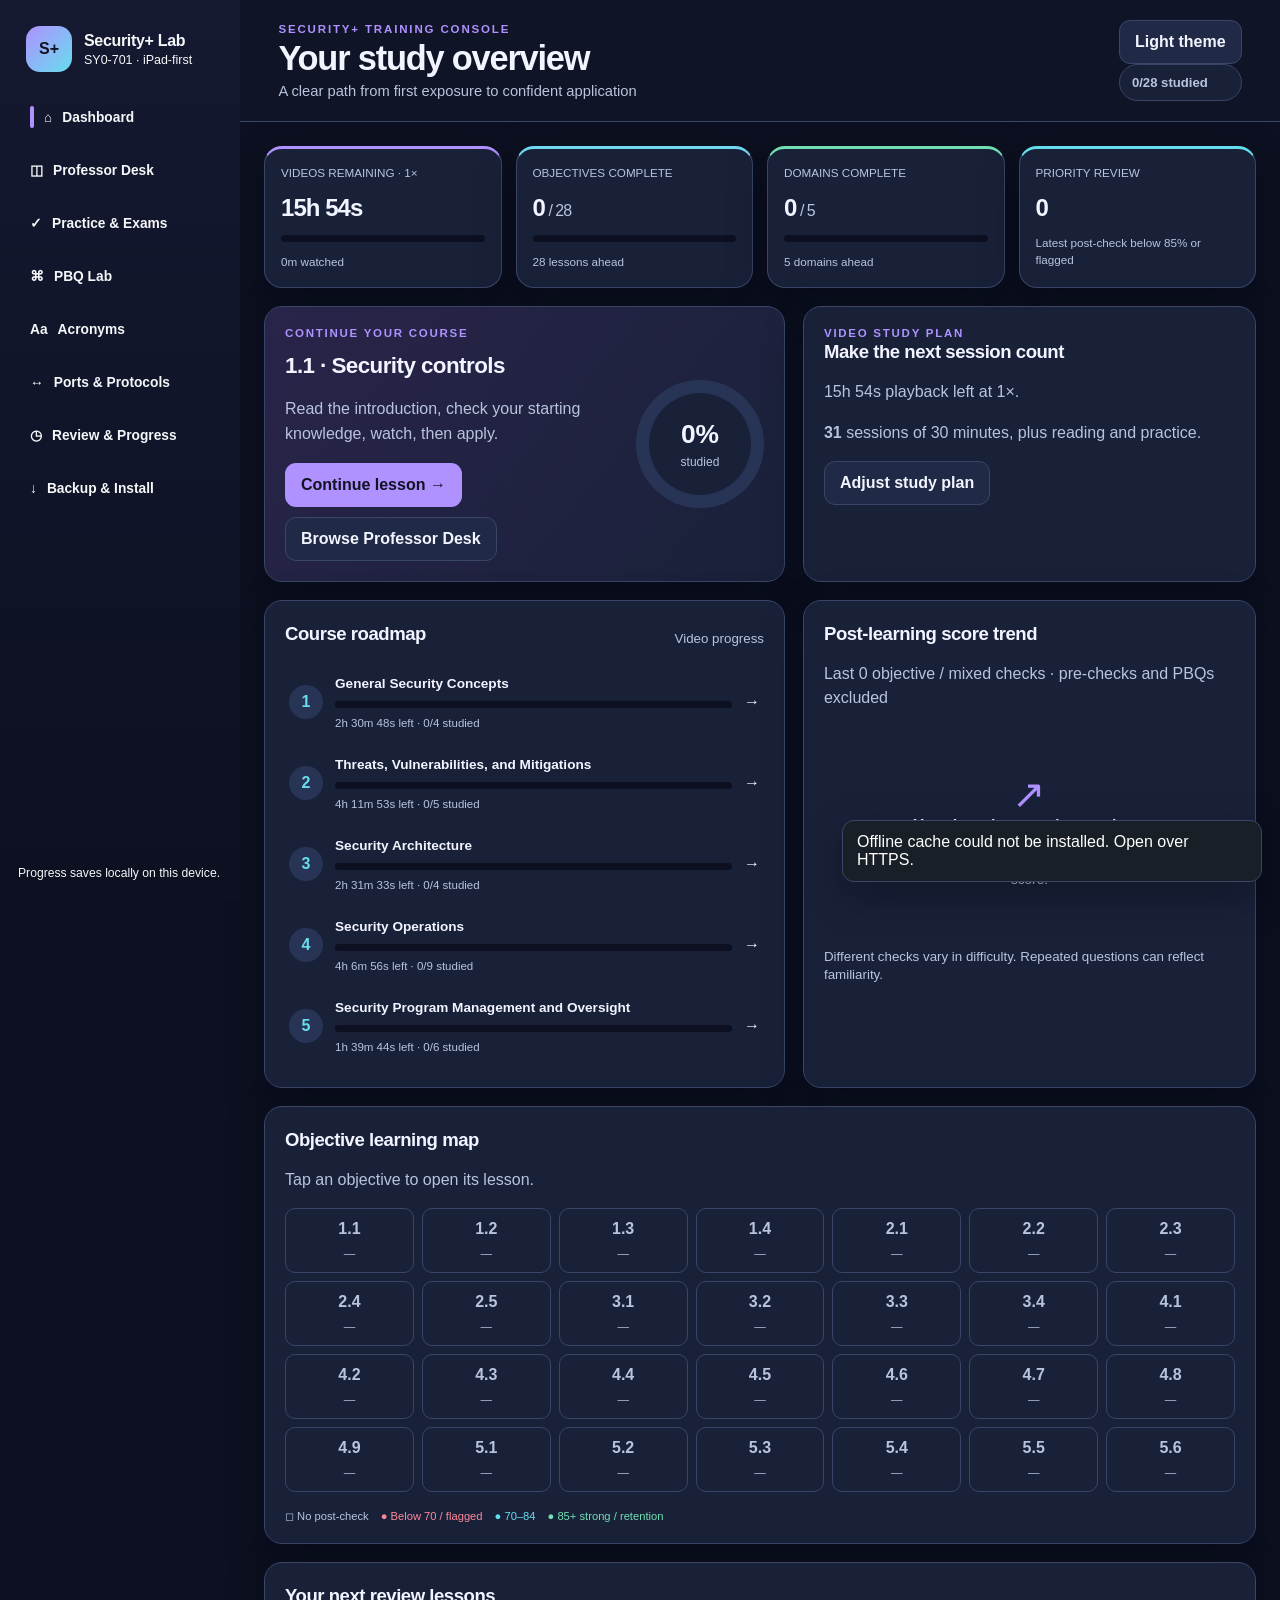
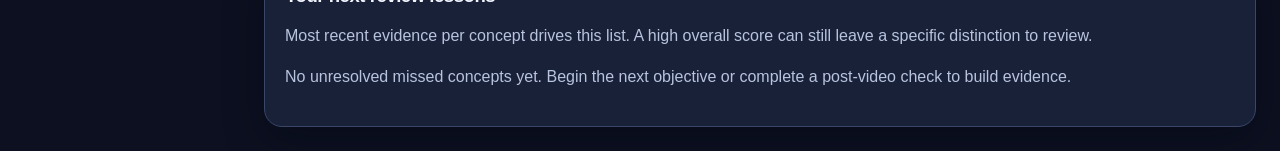
==== commit b13edabb: "Expand pre-video lessons, revise practice sets, and add persistent dark theme" ====
--- a/index.html
+++ b/index.html
@@ -12,6 +12,8 @@
   <title>Security+ SY0-701 Study Lab</title>
   <link rel="stylesheet" href="styles.css" />
   <link rel="stylesheet" href="productivity.css" />
+  <script src="js/theme.js"></script>
+  <link rel="stylesheet" href="theme.css" />
 </head>
 <body>
   <div class="app-shell">
@@ -39,6 +41,7 @@
           <p id="pageSubtitle">Visual learning, realistic PBQs, and exam practice</p>
         </div>
         <div class="top-actions">
+          <button id="themeToggle" class="btn secondary" type="button" aria-label="Switch to light theme">Light theme</button>
           <div class="status-chip" id="studyPulse">0% complete</div>
         </div>
       </header>
@@ -58,6 +61,7 @@
   <script src="js/videos.js"></script>
   <script src="js/guided-data.js"></script>
   <script src="js/prelearning.js"></script>
+  <script src="js/deep-lessons.js"></script>
   <script src="js/tracking.js"></script>
   <script src="js/memory-hooks.js"></script>
   <script src="js/school-ui.js"></script>
--- a/productivity.css
+++ b/productivity.css
@@ -1,9 +1,12 @@
-:root{color-scheme:light;--bg:#f3f5fa;--bg2:#f8f9fd;--panel:#fff;--panel2:#eef1f8;--panel3:#e6eaf5;--text:#202940;--muted:#59677d;--line:#dce3ef;--accent:#6552cd;--accent2:#4b65c7;--good:#13856e;--bad:#b83e55;--info:#386cbc;--shadow:0 3px 16px #253b6810;--radius:18px;--sidebar:240px}
-small,.muted{color:var(--muted)}a{color:#315bab}button{cursor:pointer}button:focus-visible,a:focus-visible,select:focus-visible,input:focus-visible,summary:focus-visible{outline-color:#6352d1}.sidebar{color:#f4f5ff;background:#202538;--muted:#bac3da;--panel2:#343a55;--text:#fff;border:0}.sidebar .brand-mark{color:#fff;background:#7565df}.sidebar .brand-sub{color:#bdc5df}.sidebar .nav button{font-size:.86rem}.topbar{background:#f8f9fdee;min-height:105px;backdrop-filter:blur(16px)}.eyebrow{color:#6352b1}.card{background:#fff;box-shadow:var(--shadow)}.card h2{font-size:1.16rem;line-height:1.35}.card h3{line-height:1.4}.card p{color:var(--muted)}.content{padding:24px}.progress{background:#e9edf5;border:0;height:7px}.progress>span{background:linear-gradient(90deg,#7c6de1,#43b2c6)}.tag{background:#eef1f8;color:#465778;border-color:#d6dfee}.modal{background:#f3f5fa;box-shadow:0 25px 90px #15223a55}.modal-head{background:#f8f9fded}.close-btn{color:var(--text)}.toast{color:white}.select,textarea,.search-input{background:#fff;color:var(--text);border-color:var(--line)}summary,.score-link{color:#5847b7}.example,.flow>div,.practice-stage,.source-note{background:#f1f4fb;border-color:#d7deed;color:var(--text)}.flow b,.practice-stage strong{color:var(--accent)}.objective-open:hover{background:#f0edfb}.objective-open span{color:var(--muted)}.readiness{background:#f0f3f8;color:#536078;border-color:#cbd5e3}.readiness.r0{background:#fcebf0;color:#a42c47;border-color:#eabcca}.readiness.r1{background:#fff2dd;color:#8a5510;border-color:#e7cea9}.readiness.r2{background:#eaf0ff;color:#345bab;border-color:#c2d2f4}.readiness.r3{background:#e4f5ee;color:#146a53;border-color:#b8decf}.history-row{border-color:var(--line)}.history-row b{color:var(--accent)}.history-row:hover{background:#f7f5ff}.review-task{border-color:var(--line)}.school-matrix th{background:#f0f2fa;color:#53607c;border-color:var(--line)}.school-matrix td{border-color:var(--line)}.school-metrics article{background:#f4f5fc;border-color:var(--line)}.school-metrics strong{color:var(--accent)}.school-metrics span{color:var(--muted)}.performance-strip{background:#f4f6fb!important;color:var(--text)!important;border-color:var(--line)!important}.performance-strip b{color:var(--accent)!important}
-.visual-kpis{display:grid;grid-template-columns:repeat(4,minmax(0,1fr));gap:14px}.visual-kpis article{display:flex;flex-direction:column;gap:12px;border-top:3px solid #8b7be2}.visual-kpis article:nth-child(2){border-top-color:#42aabd}.visual-kpis article:nth-child(3){border-top-color:#42a783}.visual-kpis article:nth-child(4){border-top-color:#df9b5f}.visual-kpis strong{font-size:clamp(1.4rem,2.1vw,2.3rem);letter-spacing:-.04em;line-height:1.25}.visual-kpis small{font-size:.73rem;line-height:1.4}.visual-kpis em{font-size:1rem;font-style:normal;color:var(--muted);font-weight:400}.dashboard-pair{display:grid;grid-template-columns:1.15fr 1fr;gap:18px}.next-class{display:flex;align-items:center;gap:20px;background:linear-gradient(130deg,#f1edff,#fff)}.next-class h2{font-size:1.4rem;margin-top:12px}.next-class>div:first-child{flex:1}.ring{width:128px;height:128px;flex:0 0 128px;border-radius:50%;background:conic-gradient(var(--ring-color,var(--accent)) calc(var(--value)*1%),#e9edf5 0);display:grid;place-items:center}.ring>div{width:102px;height:102px;border-radius:50%;background:#fff;display:flex;align-items:center;justify-content:center;flex-direction:column;gap:5px}.ring strong{font-size:1.65rem}.ring small{font-size:.75rem}.domain-chart{display:flex;align-items:center;gap:12px;background:transparent;border:0;border-radius:12px;color:var(--text);text-align:left;padding:12px 4px;width:100%;min-height:70px}.domain-chart:hover{background:#f7f5ff}.domain-chart>div{flex:1}.domain-chart strong{font-size:.85rem}.domain-chart .progress{margin:9px 0 5px}.domain-chart small{font-size:.72rem}.domain-number{background:#eeebfb;color:#6552b8;flex-shrink:0}.trend-bars{height:240px;display:flex;gap:8px;align-items:stretch;padding:25px 0 30px;border-bottom:1px solid var(--line);margin-bottom:12px}.trend-bars button{position:relative;flex:1;min-width:0;background:transparent;border:0;padding:0;display:flex;align-items:center;justify-content:end;flex-direction:column;gap:6px;color:var(--text)}.trend-bars span{display:block;width:70%;max-width:42px;border-radius:7px 7px 2px 2px;min-height:4px;flex-shrink:1}.trend-bars b{font-size:.72rem}.trend-bars small{position:absolute;top:calc(100% + 7px);white-space:nowrap;font-size:.6rem;transform:rotate(-25deg)}.chart-empty{min-height:220px;display:flex;align-items:center;justify-content:center;flex-direction:column;text-align:center;background:repeating-linear-gradient(0deg,#fff 0,#fff 47px,#edf0f7 48px);border-radius:10px}.chart-empty>span{font-size:2.5rem;color:#9385dc}.chart-empty p{max-width:280px;font-size:.85rem}.mastery-map{display:grid;grid-template-columns:repeat(7,minmax(0,1fr));gap:8px}.mastery-cell{border:1px solid #d8deeb;background:#f0f3f8;border-radius:10px;display:grid;gap:6px;padding:11px 3px;color:#59677b;min-height:65px}.mastery-cell span{font-size:.72rem}.signal-0{background:#fbe6ec;color:#9f3048;border-color:#ecc1cd}.signal-1{background:#fff0d9;color:#875717;border-color:#ebd3af}.signal-2{background:#e9edff;color:#4c52a4;border-color:#c7cff0}.signal-3{background:#e0f4eb;color:#1c6a54;border-color:#a7d3c1}.map-legend{display:flex;flex-wrap:wrap;gap:12px;font-size:.7rem;margin-top:18px;color:var(--muted)}.low{color:#a43652}.mid{color:#98621c}.high{color:#387768}.domain-picker{display:grid;grid-template-columns:repeat(5,minmax(0,1fr));gap:10px}.domain-picker .btn{display:grid;gap:6px}.domain-picker small{font-weight:400;color:inherit;font-size:.7rem}.domain-banner{display:flex;justify-content:space-between;align-items:center;gap:20px}.domain-banner h2{font-size:1.7rem;margin-top:10px}.mini-facts{display:flex;gap:16px;flex-wrap:wrap;font-size:.84rem;color:var(--muted);margin:15px 0}.mini-facts b{color:var(--text)}.lesson-grid{display:grid;grid-template-columns:repeat(2,minmax(0,1fr));gap:16px}.lesson-card{display:flex;flex-direction:column;align-items:flex-start;gap:10px}.lesson-card h2{min-height:2.7em}.lesson-card .progress{width:100%}.lesson-card p{font-size:.8rem;margin:0}.lesson-card>.btn{width:100%;margin-top:auto}.lesson-shortcuts{display:flex;gap:7px;width:100%}.lesson-shortcuts .btn{flex:1;padding:9px 5px;font-size:.75rem}.objective-dashboard{display:flex;align-items:center;gap:24px;background:#fff;border:1px solid var(--line);border-radius:16px;padding:20px;margin-bottom:16px}.objective-dashboard .ring{width:94px;height:94px;flex-basis:94px}.objective-dashboard .ring>div{width:76px;height:76px}.objective-dashboard .ring strong{font-size:1.25rem}.objective-dashboard p{font-size:.85rem;color:var(--muted)}.intro-topics{display:grid;grid-template-columns:repeat(2,minmax(0,1fr));gap:16px;margin-bottom:18px}.intro-topic h3{font-size:1.15rem;margin:10px 0}.intro-topic h4{font-size:.85rem;margin:20px 0 0}.teaching-copy{line-height:1.8!important;font-size:1.02rem}.memory-hook{background:#eeebfc;border-left:3px solid #8a78df;padding:14px;border-radius:8px;display:grid;gap:8px;margin-top:18px}.memory-hook small{font-size:.66rem;color:#6956a5;font-weight:700;letter-spacing:.1em}.memory-hook strong{color:#544197}.memory-sheet,.acronym-sheet{margin:20px 0}.memory-sheet>div,.acronym-sheet>div{display:grid;grid-template-columns:1fr 1fr;gap:16px;padding:12px 0;border-bottom:1px solid var(--line);font-size:.9rem;line-height:1.5}.memory-sheet dt,.acronym-sheet dt{font-weight:700}.memory-sheet dd,.acronym-sheet dd{margin:0;color:var(--muted)}.completion-card{max-width:760px;margin:30px auto;padding:36px;text-align:center}.completion-card .ring{margin:0 auto 24px}.completion-card .btn-row{justify-content:center;margin-top:28px}.completion-card h2{font-size:1.6rem;margin-top:12px}
-.answer-option{color:var(--text);background:#fff;border-color:#cbd5e5}.answer-option b{background:#edf0f8}.answer-option.selected{border-color:#7360cf;background:#f0ecff}.quiz-meta{color:var(--muted)}.question-nav button{background:#eef1f8;color:#52617b;border-color:#ccd5e4;min-height:44px}.question-nav .answered{background:#397b6b;color:#fff}.question-nav .current{outline-color:var(--accent)}.review-option.correct{background:#e4f4ed;color:#226550}.review-option{border-color:#bbc6d7}.review-option.chosen{outline-color:#ac85ca}
-.lab-modal{color-scheme:dark;--bg2:#11151a;--panel:#151a20;--panel2:#1b2128;--text:#f5f7f8;--muted:#adbbca;--line:#35434d;--accent:#7463d9;--accent2:#ebb773;background:#11151a;color:#f5f7f8}.lab-modal .modal-head{background:#11151a}.lab-modal .card{background:#151a20}.lab-modal .select{background:#1b2128;color:#f5f7f8}.lab-modal small{color:#adbbca}.lab-modal .example{background:#202833;color:#f5f7f8}.lab-modal .close-btn{color:#fff}
+:root{color-scheme:dark;--sidebar:240px}
+small,.muted{color:var(--muted)}a{color:var(--info)}button{cursor:pointer}button:focus-visible,a:focus-visible,select:focus-visible,input:focus-visible,summary:focus-visible{outline-color:var(--accent)}.sidebar{color:var(--text);background:var(--bg2);--muted:var(--muted);--panel2:var(--panel2);--text:#f5f7f8;border:0}.sidebar .brand-mark{color:#111;background:var(--accent)}.sidebar .brand-sub{color:var(--muted)}.sidebar .nav button{font-size:.86rem}.topbar{background:var(--panel);min-height:105px;backdrop-filter:blur(16px)}.eyebrow{color:var(--accent)}.card{background:var(--panel);box-shadow:var(--shadow)}.card h2{font-size:1.16rem;line-height:1.35}.card h3{line-height:1.4}.card p{color:var(--muted)}.content{padding:24px}.progress{background:var(--panel);border:0;height:7px}.progress>span{background:linear-gradient(90deg,var(--accent),var(--accent2))}.tag{background:var(--panel);color:var(--muted);border-color:var(--line)}.modal{background:var(--panel);box-shadow:0 25px 90px #00000088}.modal-head{background:var(--panel)}.close-btn{color:var(--text)}.toast{color:white}.select,textarea,.search-input{background:var(--panel);color:var(--text);border-color:var(--line)}summary,.score-link{color:var(--accent)}.example,.flow>div,.practice-stage,.source-note{background:var(--panel);border-color:var(--line);color:var(--text)}.flow b,.practice-stage strong{color:var(--accent)}.objective-open:hover{background:var(--panel)}.objective-open span{color:var(--muted)}.readiness{background:var(--panel);color:var(--muted);border-color:var(--line)}.readiness.r0{background:#341d24;color:var(--bad);border-color:#67404a}.readiness.r1{background:#33291b;color:var(--accent2);border-color:#66512f}.readiness.r2{background:#192a40;color:var(--info);border-color:#35557c}.readiness.r3{background:#172f26;color:var(--good);border-color:#315a48}.history-row{border-color:var(--line)}.history-row b{color:var(--accent)}.history-row:hover{background:var(--panel)}.review-task{border-color:var(--line)}.school-matrix th{background:var(--panel);color:var(--muted);border-color:var(--line)}.school-matrix td{border-color:var(--line)}.school-metrics article{background:var(--panel);border-color:var(--line)}.school-metrics strong{color:var(--accent)}.school-metrics span{color:var(--muted)}.performance-strip{background:var(--panel)!important;color:var(--text)!important;border-color:var(--line)!important}.performance-strip b{color:var(--accent)!important}
+.visual-kpis{display:grid;grid-template-columns:repeat(4,minmax(0,1fr));gap:14px}.visual-kpis article{display:flex;flex-direction:column;gap:12px;border-top:3px solid var(--accent)}.visual-kpis article:nth-child(2){border-top-color:var(--info)}.visual-kpis article:nth-child(3){border-top-color:var(--good)}.visual-kpis article:nth-child(4){border-top-color:var(--accent2)}.visual-kpis strong{font-size:clamp(1.4rem,2.1vw,2.3rem);letter-spacing:-.04em;line-height:1.25}.visual-kpis small{font-size:.73rem;line-height:1.4}.visual-kpis em{font-size:1rem;font-style:normal;color:var(--muted);font-weight:400}.dashboard-pair{display:grid;grid-template-columns:1.15fr 1fr;gap:18px}.next-class{display:flex;align-items:center;gap:20px;background:linear-gradient(130deg,var(--panel),var(--panel))}.next-class h2{font-size:1.4rem;margin-top:12px}.next-class>div:first-child{flex:1}.ring{width:128px;height:128px;flex:0 0 128px;border-radius:50%;background:conic-gradient(var(--ring-color,var(--accent)) calc(var(--value)*1%),var(--panel) 0);display:grid;place-items:center}.ring>div{width:102px;height:102px;border-radius:50%;background:var(--panel);display:flex;align-items:center;justify-content:center;flex-direction:column;gap:5px}.ring strong{font-size:1.65rem}.ring small{font-size:.75rem}.domain-chart{display:flex;align-items:center;gap:12px;background:transparent;border:0;border-radius:12px;color:var(--text);text-align:left;padding:12px 4px;width:100%;min-height:70px}.domain-chart:hover{background:var(--panel)}.domain-chart>div{flex:1}.domain-chart strong{font-size:.85rem}.domain-chart .progress{margin:9px 0 5px}.domain-chart small{font-size:.72rem}.domain-number{background:var(--panel);color:var(--accent);flex-shrink:0}.trend-bars{height:240px;display:flex;gap:8px;align-items:stretch;padding:25px 0 30px;border-bottom:1px solid var(--line);margin-bottom:12px}.trend-bars button{position:relative;flex:1;min-width:0;background:transparent;border:0;padding:0;display:flex;align-items:center;justify-content:end;flex-direction:column;gap:6px;color:var(--text)}.trend-bars span{display:block;width:70%;max-width:42px;border-radius:7px 7px 2px 2px;min-height:4px;flex-shrink:1}.trend-bars b{font-size:.72rem}.trend-bars small{position:absolute;top:calc(100% + 7px);white-space:nowrap;font-size:.6rem;transform:rotate(-25deg)}.chart-empty{min-height:220px;display:flex;align-items:center;justify-content:center;flex-direction:column;text-align:center;background:repeating-linear-gradient(0deg,var(--panel) 0,var(--panel) 47px,var(--panel) 48px);border-radius:10px}.chart-empty>span{font-size:2.5rem;color:var(--accent)}.chart-empty p{max-width:280px;font-size:.85rem}.mastery-map{display:grid;grid-template-columns:repeat(7,minmax(0,1fr));gap:8px}.mastery-cell{border:1px solid var(--line);background:var(--panel);border-radius:10px;display:grid;gap:6px;padding:11px 3px;color:var(--muted);min-height:65px}.mastery-cell span{font-size:.72rem}.signal-0{background:#341d24;color:var(--bad);border-color:#67404a}.signal-1{background:#33291b;color:var(--accent2);border-color:#66512f}.signal-2{background:#192a40;color:var(--info);border-color:#35557c}.signal-3{background:#172f26;color:var(--good);border-color:#315a48}.map-legend{display:flex;flex-wrap:wrap;gap:12px;font-size:.7rem;margin-top:18px;color:var(--muted)}.low{color:var(--bad)}.mid{color:var(--accent2)}.high{color:var(--good)}.domain-picker{display:grid;grid-template-columns:repeat(5,minmax(0,1fr));gap:10px}.domain-picker .btn{display:grid;gap:6px}.domain-picker small{font-weight:400;color:inherit;font-size:.7rem}.domain-banner{display:flex;justify-content:space-between;align-items:center;gap:20px}.domain-banner h2{font-size:1.7rem;margin-top:10px}.mini-facts{display:flex;gap:16px;flex-wrap:wrap;font-size:.84rem;color:var(--muted);margin:15px 0}.mini-facts b{color:var(--text)}.lesson-grid{display:grid;grid-template-columns:repeat(2,minmax(0,1fr));gap:16px}.lesson-card{display:flex;flex-direction:column;align-items:flex-start;gap:10px}.lesson-card h2{min-height:2.7em}.lesson-card .progress{width:100%}.lesson-card p{font-size:.8rem;margin:0}.lesson-card>.btn{width:100%;margin-top:auto}.lesson-shortcuts{display:flex;gap:7px;width:100%}.lesson-shortcuts .btn{flex:1;padding:9px 5px;font-size:.75rem}.objective-dashboard{display:flex;align-items:center;gap:24px;background:var(--panel);border:1px solid var(--line);border-radius:16px;padding:20px;margin-bottom:16px}.objective-dashboard .ring{width:94px;height:94px;flex-basis:94px}.objective-dashboard .ring>div{width:76px;height:76px}.objective-dashboard .ring strong{font-size:1.25rem}.objective-dashboard p{font-size:.85rem;color:var(--muted)}.intro-topics{display:grid;grid-template-columns:repeat(2,minmax(0,1fr));gap:16px;margin-bottom:18px}.intro-topic h3{font-size:1.15rem;margin:10px 0}.intro-topic h4{font-size:.85rem;margin:20px 0 0}.teaching-copy{line-height:1.8!important;font-size:1.02rem}.memory-hook{background:var(--panel);border-left:3px solid var(--accent);padding:14px;border-radius:8px;display:grid;gap:8px;margin-top:18px}.memory-hook small{font-size:.66rem;color:var(--accent);font-weight:700;letter-spacing:.1em}.memory-hook strong{color:var(--accent)}.memory-sheet,.acronym-sheet{margin:20px 0}.memory-sheet>div,.acronym-sheet>div{display:grid;grid-template-columns:1fr 1fr;gap:16px;padding:12px 0;border-bottom:1px solid var(--line);font-size:.9rem;line-height:1.5}.memory-sheet dt,.acronym-sheet dt{font-weight:700}.memory-sheet dd,.acronym-sheet dd{margin:0;color:var(--muted)}.completion-card{max-width:760px;margin:30px auto;padding:36px;text-align:center}.completion-card .ring{margin:0 auto 24px}.completion-card .btn-row{justify-content:center;margin-top:28px}.completion-card h2{font-size:1.6rem;margin-top:12px}
+.answer-option{color:var(--text);background:var(--panel);border-color:var(--line)}.answer-option b{background:var(--panel)}.answer-option.selected{border-color:var(--accent);background:var(--panel)}.quiz-meta{color:var(--muted)}.question-nav button{background:var(--panel);color:var(--muted);border-color:var(--line);min-height:44px}.question-nav .answered{background:var(--good);color:#111}.question-nav .current{outline-color:var(--accent)}.review-option.correct{background:#172f26;color:var(--good)}.review-option{border-color:var(--line)}.review-option.chosen{outline-color:var(--accent)}
+.lab-modal{color-scheme:dark;--bg2:#11151a;--panel:#151a20;--panel2:#1b2128;--text:#f5f7f8;--muted:#adbbca;--line:#35434d;--accent:#ff5b32;--accent2:#ffb24a;background:#11151a;color:#f5f7f8}.lab-modal .modal-head{background:#11151a}.lab-modal .card{background:#151a20}.lab-modal .select{background:#1b2128;color:#f5f7f8}.lab-modal small{color:#adbbca}.lab-modal .example{background:#202833;color:#f5f7f8}.lab-modal .close-btn{color:var(--panel)}
 @media(max-width:1200px){.visual-kpis{grid-template-columns:repeat(2,minmax(0,1fr))}.next-class .ring{display:none}.dashboard-pair{grid-template-columns:1fr 1fr}.mastery-map{grid-template-columns:repeat(7,minmax(0,1fr))}}@media(max-width:850px){.dashboard-pair{grid-template-columns:1fr}.intro-topics{grid-template-columns:1fr}.content{padding:16px}.domain-picker{gap:5px}.domain-picker .btn{font-size:.75rem;padding:12px 3px}.domain-banner h2{font-size:1.35rem}.lesson-grid{grid-template-columns:1fr}.history-row{gap:10px;font-size:.85rem}.history-row>span:last-child{font-size:.7rem}.mastery-map{grid-template-columns:repeat(7,minmax(0,1fr))}}@media(max-width:500px){.visual-kpis{gap:9px}.visual-kpis .card{padding:14px}.domain-banner .ring{width:90px;height:90px;flex-basis:90px}.domain-banner .ring>div{width:72px;height:72px}.domain-banner .ring strong{font-size:1.2rem}.domain-banner{padding:14px;gap:10px}.objective-dashboard{gap:12px;padding:12px}.mini-facts{gap:10px}.memory-sheet>div{grid-template-columns:1fr;gap:6px}.completion-card{padding:22px}.mastery-map{gap:5px}.mastery-cell{font-size:.8rem}.lesson-shortcuts .btn{font-size:.7rem}}
-.syllabus-item.current{background:#eeebfb}.lesson-steps span{background:#eef1f8}.lesson-steps .current{background:var(--accent);color:white}.concept-strip article{background:#f2f5fb}.feedback{color:var(--text);background:#eef4fa}.lab-modal .feedback{color:#f5f7f8;background:#1b2933}.network-map p{color:#c4d8e5}.hero-copy{color:var(--muted)}
+.syllabus-item.current{background:var(--panel)}.lesson-steps span{background:var(--panel)}.lesson-steps .current{background:var(--accent);color:white}.concept-strip article{background:var(--panel)}.feedback{color:var(--text);background:var(--panel)}.lab-modal .feedback{color:#f5f7f8;background:#1b2933}.network-map p{color:#c4d8e5}.hero-copy{color:var(--muted)}
 @media(min-width:1001px){.visual-kpis{grid-template-columns:repeat(4,minmax(0,1fr))}.visual-kpis article{padding:16px}.visual-kpis strong{font-size:1.5rem}}
 .section-summary{margin-bottom:18px}.section-summary h2{margin-top:8px}.section-summary .progress{max-width:500px}.section-summary p{font-size:.85rem}
+
+/* Original Security+ dark brand, shared by every learning surface. */
+.sidebar .brand-mark{background:linear-gradient(135deg,var(--accent),var(--accent2));color:#111}.topbar,.modal-head{background:rgba(11,13,16,.94)}.modal{background:var(--bg2)}.ring{background:conic-gradient(var(--ring-color,var(--accent)) calc(var(--value)*1%),var(--panel3) 0)}.ring>div{background:var(--panel)}.next-class{background:linear-gradient(130deg,#281b17,var(--panel))}.memory-hook{background:#2b211b;border-left-color:var(--accent2)}.memory-hook small,.memory-hook strong{color:var(--accent2)}.domain-number{background:var(--panel3);color:var(--accent2)}.answer-option.selected{background:#322019;border-color:var(--accent)}.progress{background:var(--bg)}.btn.primary,.lesson-steps .current{color:#111}.lab-modal .close-btn{color:var(--text)}
--- a/theme.css
+++ b/theme.css
@@ -0,0 +1,35 @@
+:root,[data-theme="dark"]{color-scheme:dark;--bg:#0c1020;--bg2:#101629;--panel:#192139;--panel2:#202a46;--panel3:#283455;--text:#f2f5ff;--muted:#b8c4dd;--line:#394667;--accent:#af91ff;--accent2:#66dded;--info:#72d8f2;--good:#72dfb1;--bad:#ff8799;--shadow:0 14px 42px #02051055}
+[data-theme="dark"] .sidebar{background:linear-gradient(180deg,#151931,#0c1020)}
+[data-theme="dark"] .sidebar .brand-mark,[data-theme="dark"] .btn.primary,[data-theme="dark"] .lesson-steps .current{color:#101322}
+[data-theme="dark"] .topbar,[data-theme="dark"] .modal-head{background:#101629f2}
+[data-theme="dark"] .next-class{background:linear-gradient(130deg,#29244a,var(--panel))}
+[data-theme="dark"] .memory-hook{background:#292949;border-left-color:var(--accent2)}
+[data-theme="dark"] .answer-option.selected{background:#30274e;border-color:var(--accent)}
+[data-theme="dark"] .readiness.r0,[data-theme="dark"] .signal-0{background:#462435;color:#ffc6ce}
+[data-theme="dark"] .readiness.r1,[data-theme="dark"] .signal-1{background:#3d3540;color:#e2c5fa}
+[data-theme="dark"] .readiness.r2,[data-theme="dark"] .signal-2{background:#203d54;color:#9feaff}
+[data-theme="dark"] .readiness.r3,[data-theme="dark"] .signal-3{background:#19443c;color:#aff5d2}
+[data-theme="dark"] .lab-modal{--bg2:#101629;--panel:#192139;--panel2:#202a46;--text:#f2f5ff;--muted:#b8c4dd;--line:#394667;--accent:#af91ff;--accent2:#66dded;background:var(--bg2);color:var(--text)}
+[data-theme="dark"] .lab-modal .modal-head{background:var(--bg2)}
+[data-theme="dark"] .lab-modal .card{background:var(--panel)}
+[data-theme="dark"] .lab-modal .select{background:var(--panel2);color:var(--text)}
+[data-theme="dark"] .lab-modal .example{background:var(--panel2);color:var(--text)}
+[data-theme="light"]{color-scheme:light;--bg:#f4f6fb;--bg2:#eef1fa;--panel:#fff;--panel2:#f2f5fd;--panel3:#e9edfb;--text:#17233d;--muted:#51617c;--line:#d9e1ef;--accent:#6748cb;--accent2:#087b95;--info:#087b95;--good:#16775d;--bad:#ba3b55;--shadow:0 14px 40px #26305217}
+[data-theme="light"] body,[data-theme="light"] .main{background:var(--bg);color:var(--text)}
+[data-theme="light"] .sidebar{background:#e9e8f6;color:var(--text);--text:#17233d}
+[data-theme="light"] .sidebar .brand-mark,[data-theme="light"] .btn.primary,[data-theme="light"] .lesson-steps .current{color:#fff}
+[data-theme="light"] .topbar,[data-theme="light"] .modal-head{background:#fffffff2}
+[data-theme="light"] .next-class{background:linear-gradient(130deg,#efebff,var(--panel))}
+[data-theme="light"] .memory-hook{background:#f2efff;border-left-color:var(--accent)}
+[data-theme="light"] .answer-option.selected{background:#f1edff;border-color:var(--accent)}
+[data-theme="light"] .lab-modal{color-scheme:light;--bg2:#f4f6fb;--panel:#fff;--panel2:#eef1fa;--text:#17233d;--muted:#51617c;--line:#d9e1ef;--accent:#6748cb;--accent2:#087b95;background:var(--bg2);color:var(--text)}
+[data-theme="light"] .lab-modal .modal-head,[data-theme="light"] .lab-modal .card{background:var(--panel)}
+[data-theme="light"] .lab-modal .select{background:var(--panel);color:var(--text)}
+[data-theme="light"] .lab-modal .example{background:var(--panel2);color:var(--text)}
+[data-theme="light"] .lab-modal small{color:var(--muted)}
+[data-theme="light"] .readiness.r0,[data-theme="light"] .signal-0{background:#fff0f1;color:#a82842}
+[data-theme="light"] .readiness.r1,[data-theme="light"] .signal-1{background:#fff4dc;color:#825a0b}
+[data-theme="light"] .readiness.r2,[data-theme="light"] .signal-2{background:#e7f5ff;color:#135c82}
+[data-theme="light"] .readiness.r3,[data-theme="light"] .signal-3{background:#e4f8ef;color:#165d45}
+.deeper-lesson{border-left:4px solid var(--accent2)}.deeper-lesson p{line-height:1.75;color:var(--text)}.deeper-lesson h3{margin-top:20px}.deeper-lesson li{margin:8px 0;line-height:1.6}
+@media(max-width:650px){#themeToggle{font-size:.72rem;padding:7px;min-height:44px}}
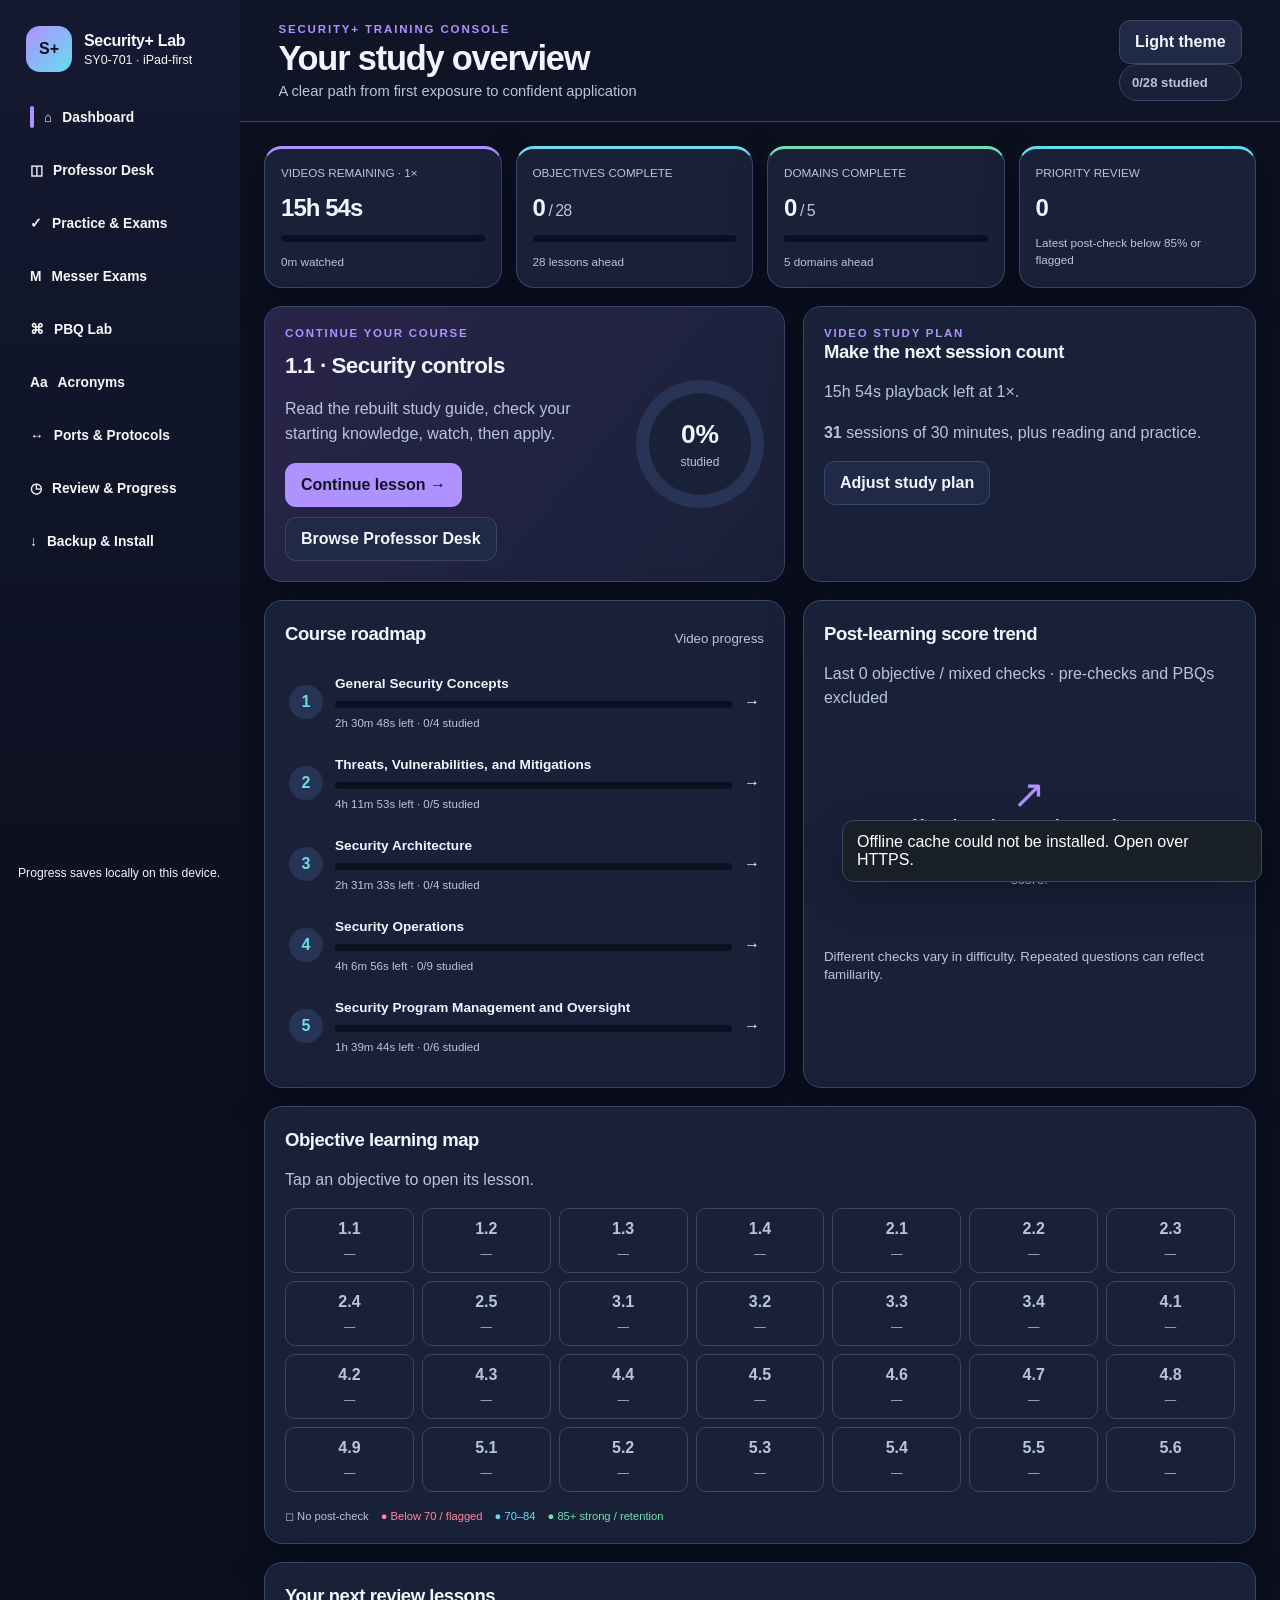
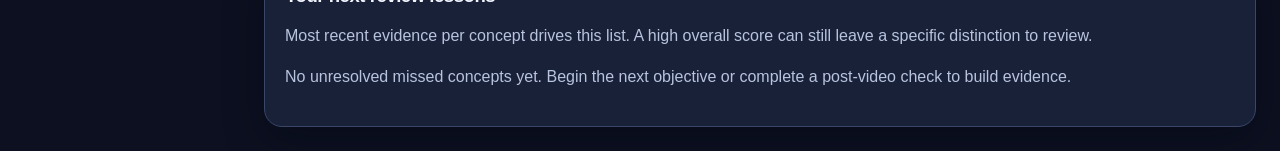
==== commit 06734381: "Rebuild 28 study guides and 840 quizzes with saved reasoning, confidence, and deliberate skipping" ====
--- a/index.html
+++ b/index.html
@@ -14,6 +14,7 @@
   <link rel="stylesheet" href="productivity.css" />
   <script src="js/theme.js"></script>
   <link rel="stylesheet" href="theme.css" />
+<link rel="stylesheet" href="reasoning.css">
 </head>
 <body>
   <div class="app-shell">
@@ -54,6 +55,7 @@
     <div class="modal" id="modal" role="dialog" aria-modal="true"></div>
   </div>
 
+  <script src="js/reasoning.js"></script>
   <script src="js/data.js"></script>
   <script src="js/pbqs.js"></script>
   <script src="js/curriculum.js"></script>
@@ -62,6 +64,8 @@
   <script src="js/guided-data.js"></script>
   <script src="js/prelearning.js"></script>
   <script src="js/deep-lessons.js"></script>
+  <script src="js/rebuilt-content.js"></script>
+  <script src="js/study-guides.js"></script>
   <script src="js/tracking.js"></script>
   <script src="js/memory-hooks.js"></script>
   <script src="js/school-ui.js"></script>
--- a/reasoning.css
+++ b/reasoning.css
@@ -0,0 +1,2 @@
+.reflection{border-top:1px solid var(--line,#46506c);margin-top:1rem;padding-top:1rem}.reflection label{display:block;margin:.65rem 0}.reflection textarea{width:100%;box-sizing:border-box;min-height:90px;background:var(--panel,#20283d);color:var(--text,#eee);border:1px solid var(--line,#68708a);border-radius:8px;padding:12px;font:inherit}.reflection select{margin-left:12px;padding:8px;background:var(--panel,#20283d);color:var(--text,#eee)}.reason-chips{display:flex;flex-wrap:wrap;gap:8px}.reason-chips label{padding:9px;border:1px solid var(--line,#68708a);border-radius:8px;margin:0;cursor:pointer}.reason-chips label:has(:checked){border-color:var(--accent,#a89aff);background:color-mix(in srgb,var(--accent,#a89aff) 15%,transparent)}.choice-row{display:flex;gap:8px;margin:8px 0;align-items:stretch}.choice-row>.answer-option,.choice-row>.messer-choice{flex:1;min-width:0;margin:0}.cross-choice{min-width:76px;border-radius:8px;border:1px solid var(--line,#68708a);background:transparent;color:inherit;cursor:pointer}.eliminated span{text-decoration:line-through;opacity:.65}.reflection-summary{border-left:3px solid var(--accent,#a89aff);padding:8px 14px;margin:16px 0}.saved-note,.question-text{white-space:pre-wrap}.reason-counts{display:flex;flex-wrap:wrap;gap:12px}.skip-dialog{max-width:520px;width:calc(100% - 40px);box-sizing:border-box;border:1px solid var(--line,#68708a);border-radius:16px;padding:24px;background:var(--panel,#20283d);color:var(--text,#eee)}.skip-dialog::backdrop{background:#0009}.pbq-section-nav{position:sticky;top:0;background:var(--panel,#20283d);z-index:2;padding:8px;border:1px solid var(--line,#68708a);display:flex;flex-wrap:wrap;gap:6px}.pbq-section-nav button{min-height:44px}.pbq-answer-section{scroll-margin-top:120px}.study-guide p{line-height:1.75}.study-guide details{margin:12px 0;padding:12px;border:1px solid var(--line,#68708a);border-radius:8px}.study-guide summary{cursor:pointer;font-weight:700}.study-guide pre{white-space:pre-wrap;overflow-wrap:anywhere;padding:16px;background:var(--panel2,#151b2a);border-radius:8px}.study-guide table{border-collapse:collapse;width:100%}.study-guide th,.study-guide td{padding:10px;text-align:left;border-bottom:1px solid var(--line,#68708a);vertical-align:top}.study-guide .guide-flow{display:grid;grid-template-columns:repeat(auto-fit,minmax(140px,1fr));gap:10px}.guide-flow div{padding:15px;border:1px solid var(--accent,#a89aff);border-radius:8px}.guide-flow b{display:block}.guide-case{border-left:3px solid var(--accent,#a89aff);padding:12px}.study-guide a{color:var(--accent,#a89aff)}@media(max-width:600px){.cross-choice{min-width:55px}.study-guide table{font-size:.9rem}}
+.pbq-section-nav button{min-width:44px;padding:7px}.blank-intent{display:block;margin-top:6px;font-size:.9rem}.blank-intent input{min-width:20px;min-height:20px;vertical-align:middle}.reflection input[type=checkbox]{min-width:20px;min-height:20px;vertical-align:middle}.cross-choice:focus-visible,.reflection :focus-visible{outline:3px solid var(--accent,#a89aff);outline-offset:2px}
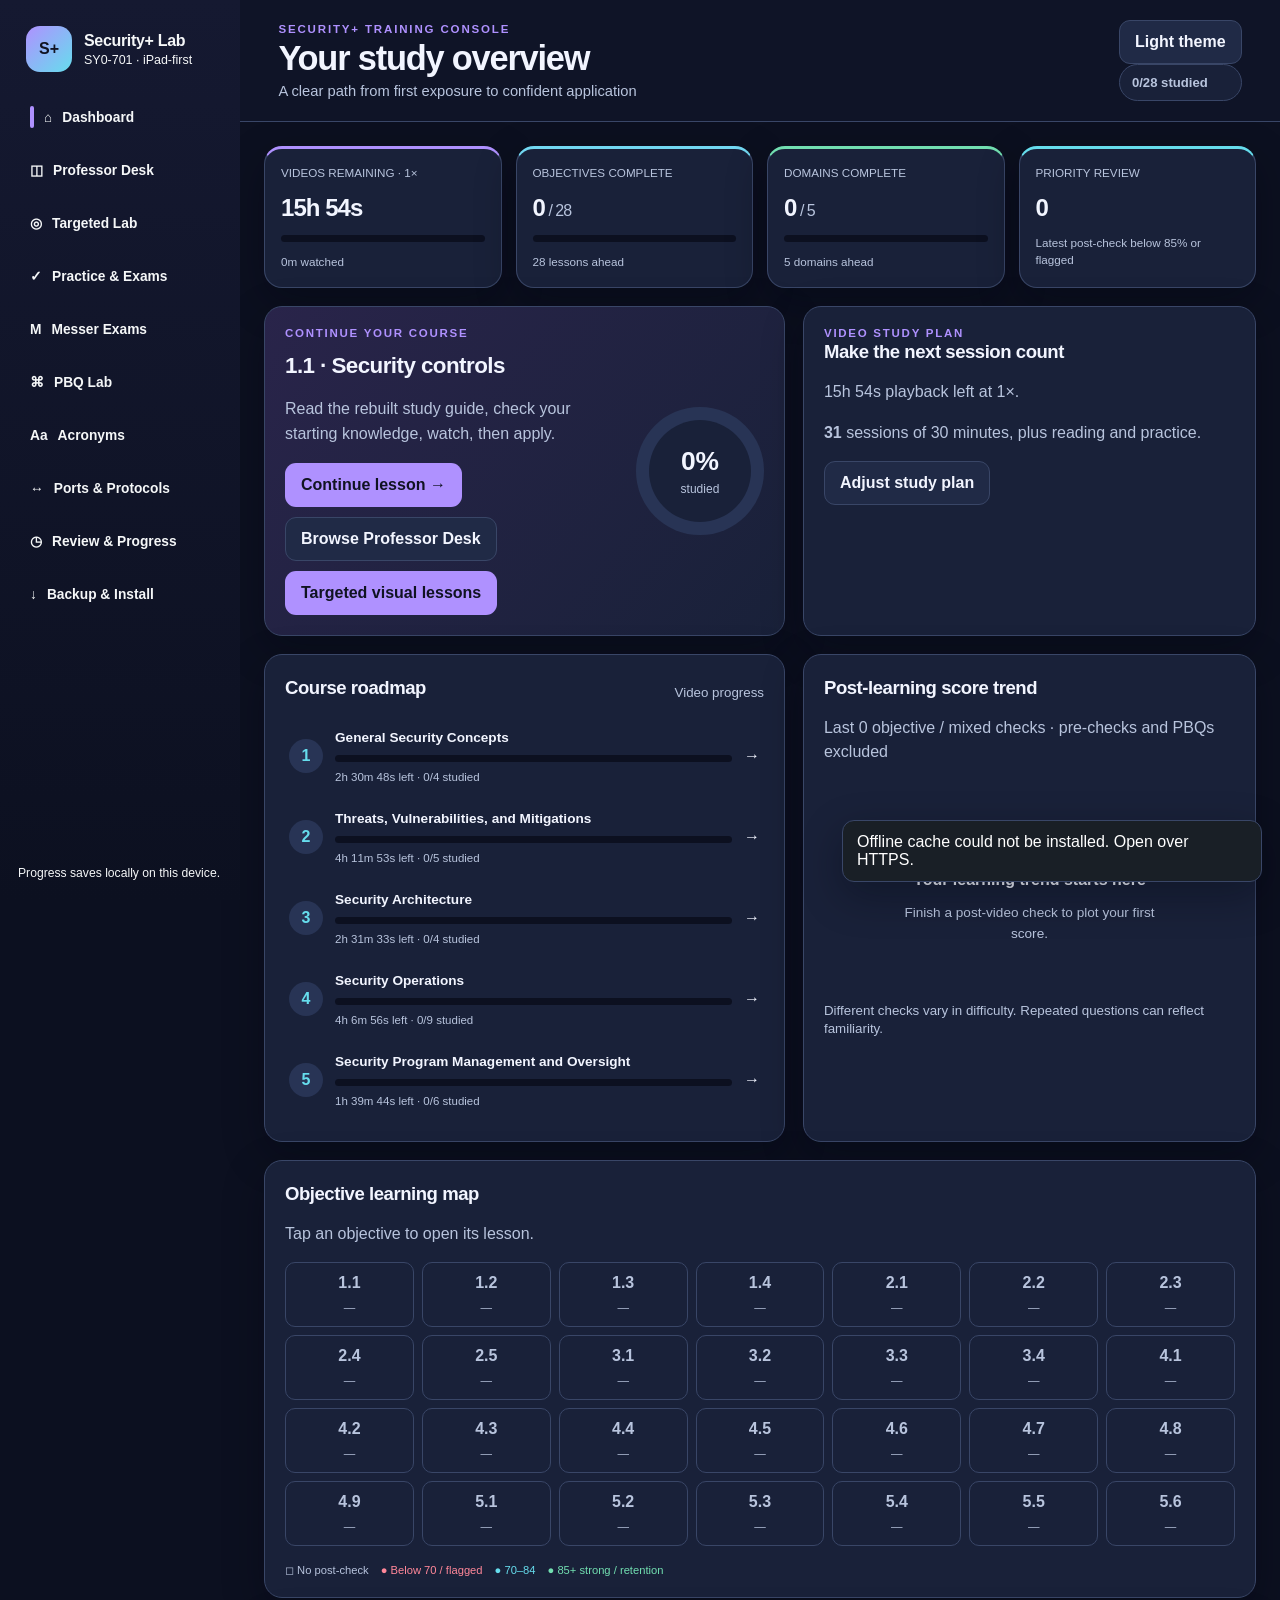
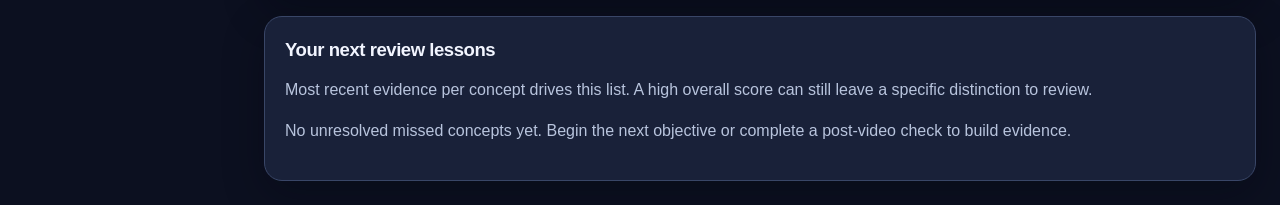
==== commit cee5e5ab: "Add Targeted Lab: visual lessons, 80 original scenario questions, and private Exam B evidence" ====
--- a/index.html
+++ b/index.html
@@ -15,6 +15,7 @@
   <script src="js/theme.js"></script>
   <link rel="stylesheet" href="theme.css" />
 <link rel="stylesheet" href="reasoning.css">
+<link rel="stylesheet" href="targeted.css">
 </head>
 <body>
   <div class="app-shell">
@@ -69,6 +70,9 @@
   <script src="js/tracking.js"></script>
   <script src="js/memory-hooks.js"></script>
   <script src="js/school-ui.js"></script>
+  <script src="js/messer-pbqs.js"></script>
+  <script src="js/targeted-data.js"></script>
+  <script src="js/targeted.js"></script>
   <script src="js/app.js"></script>
 </body>
 </html>
--- a/targeted.css
+++ b/targeted.css
@@ -0,0 +1,14 @@
+/* Scoped additions preserve the app's existing light/dark theme. */
+.target-track-grid,.target-compare{display:grid;grid-template-columns:repeat(2,minmax(0,1fr));gap:16px}
+.target-track{display:flex;flex-direction:column;gap:4px}.target-track .btn-row{margin-top:auto}.target-evidence{font-size:.85rem;color:var(--muted)}
+.target-kpis{display:grid;grid-template-columns:repeat(4,minmax(0,1fr));gap:16px;margin:20px 0}.target-kpis div{display:flex;flex-direction:column;gap:6px}.target-kpis strong{font-size:2rem;color:var(--accent)}.target-kpis span{font-size:.85rem}
+.target-tabs{display:flex;gap:8px;flex-wrap:wrap}.target-tabs button{flex:1;min-width:140px}.target-root .card{margin-bottom:16px}.target-root h3{line-height:1.5}.target-root p{line-height:1.7}
+.target-diagram{margin:18px 0;padding:24px;border:1px solid var(--line,#3a4359);border-radius:16px;background:var(--panel2,var(--panel));overflow:hidden}.target-diagram figcaption{font-size:1.1rem;font-weight:750;margin-bottom:20px}
+.target-path{display:flex;align-items:stretch;gap:10px;justify-content:center}.target-node{flex:1;min-width:0;border:2px solid var(--line,#536078);border-radius:12px;padding:16px 12px;display:flex;flex-direction:column;justify-content:center;gap:8px;text-align:center;background:var(--panel)}.target-node b{font-size:1rem;overflow-wrap:anywhere}.target-node span{font-size:.85rem;line-height:1.5}.target-node.selected{border-color:var(--accent);box-shadow:0 0 0 2px color-mix(in srgb,var(--accent) 20%,transparent)}.target-arrow{align-self:center;font-size:1.5rem;color:var(--accent)}
+.target-callout,.target-transfer{border-left:4px solid var(--accent);padding:16px 20px;background:color-mix(in srgb,var(--accent) 9%,transparent);border-radius:4px 12px 12px 4px}.target-boundary{border-top:1px dashed var(--muted);padding-top:16px;line-height:1.7}.target-lanes{display:grid;gap:20px}.muted-node{margin-top:18px;border-style:dashed;color:var(--muted)}
+.target-email-inputs{display:grid;grid-template-columns:1fr 1fr;gap:18px;margin-bottom:20px}.target-email-inputs label{display:grid;gap:8px}.target-email-inputs select{max-width:100%;padding:12px;background:var(--panel);color:var(--text);border:1px solid var(--line,#536078);border-radius:8px}
+.target-log{background:var(--panel2,var(--panel));border:1px solid var(--line,#536078);padding:20px;border-radius:12px}.target-log button{display:block;width:100%;padding:14px;text-align:left;white-space:normal;overflow-wrap:anywhere;background:var(--panel);color:var(--text);border:1px solid var(--line,#536078);border-radius:6px;margin:10px 0;font-size:1rem}.target-log button.selected{border-color:var(--accent)}.target-log code{white-space:normal}
+.target-compare article{padding:20px;border:1px solid var(--line,#536078);border-radius:12px}.target-compare h4{color:var(--accent);margin-top:0}.target-compare p span{font-weight:700}.target-source{padding:16px 0;border-top:1px solid var(--line,#536078)}.target-source blockquote{margin:12px 0;padding:12px 18px;border-left:3px solid var(--accent);white-space:pre-wrap;overflow-wrap:anywhere}.target-steps{padding-left:24px}.target-steps li{padding:10px}.target-scenario{font-size:1.15rem}.target-root textarea{width:100%;box-sizing:border-box;background:var(--panel);color:var(--text);border:1px solid var(--line,#536078);border-radius:8px;padding:14px;font:inherit;margin:12px 0}
+.target-quiz-head{display:flex;justify-content:space-between;gap:16px;align-items:center;margin-bottom:16px}.target-question{max-width:940px;margin-left:auto;margin-right:auto}.target-options{display:grid;gap:12px;margin:24px 0}.target-option-row{display:grid;grid-template-columns:minmax(0,1fr) auto;gap:8px}.target-option{display:flex;gap:16px;text-align:left;align-items:flex-start;border:2px solid var(--line,#536078);border-radius:12px;background:var(--panel);color:var(--text);padding:18px;font:inherit;line-height:1.5;cursor:pointer}.target-option.selected{border-color:var(--accent);background:color-mix(in srgb,var(--accent) 12%,var(--panel))}.target-option.eliminated span{text-decoration:line-through;opacity:.55}.target-option:disabled{cursor:default}.target-cross{border:1px solid var(--line,#536078);border-radius:10px;color:var(--text);background:var(--panel);min-width:72px;min-height:44px;padding:10px;cursor:pointer}.target-confidence{border:1px solid var(--line,#536078);border-radius:12px;display:flex;flex-wrap:wrap;gap:12px;padding:16px;margin:18px 0}.target-confidence label{padding:10px;cursor:pointer}.target-reflection{margin:18px 0}.target-reflection summary{padding:12px 0}.target-reflection .reason-chips{margin:16px 0}.target-feedback{padding:20px;border:1px solid var(--accent);border-radius:12px;margin:20px 0}.target-review-item{padding:16px 0;border-bottom:1px solid var(--line,#536078)}.target-review-item summary{line-height:1.5}.target-import{margin-top:20px}.target-root small{line-height:1.6}.target-root :focus-visible{outline:3px solid var(--accent);outline-offset:4px}.target-switch{margin:10px 0}
+@media(max-width:800px){.target-kpis{grid-template-columns:repeat(2,minmax(0,1fr))}.target-track-grid{grid-template-columns:1fr}.target-compare{grid-template-columns:1fr}.target-diagram{padding:16px}.target-node{padding:12px 8px}.target-path{gap:6px}}
+@media(max-width:560px){.target-path{flex-direction:column;align-items:stretch}.target-arrow{transform:rotate(90deg);align-self:center;line-height:1}.target-email-inputs{grid-template-columns:1fr}.target-quiz-head{align-items:flex-start;flex-direction:column}.target-option{padding:14px;gap:10px}.target-option-row{grid-template-columns:minmax(0,1fr) 64px}.target-cross{min-width:0;font-size:.8rem}.target-confidence{display:grid;gap:4px}.target-tabs button{min-width:120px}.target-hero h2{font-size:1.6rem}}
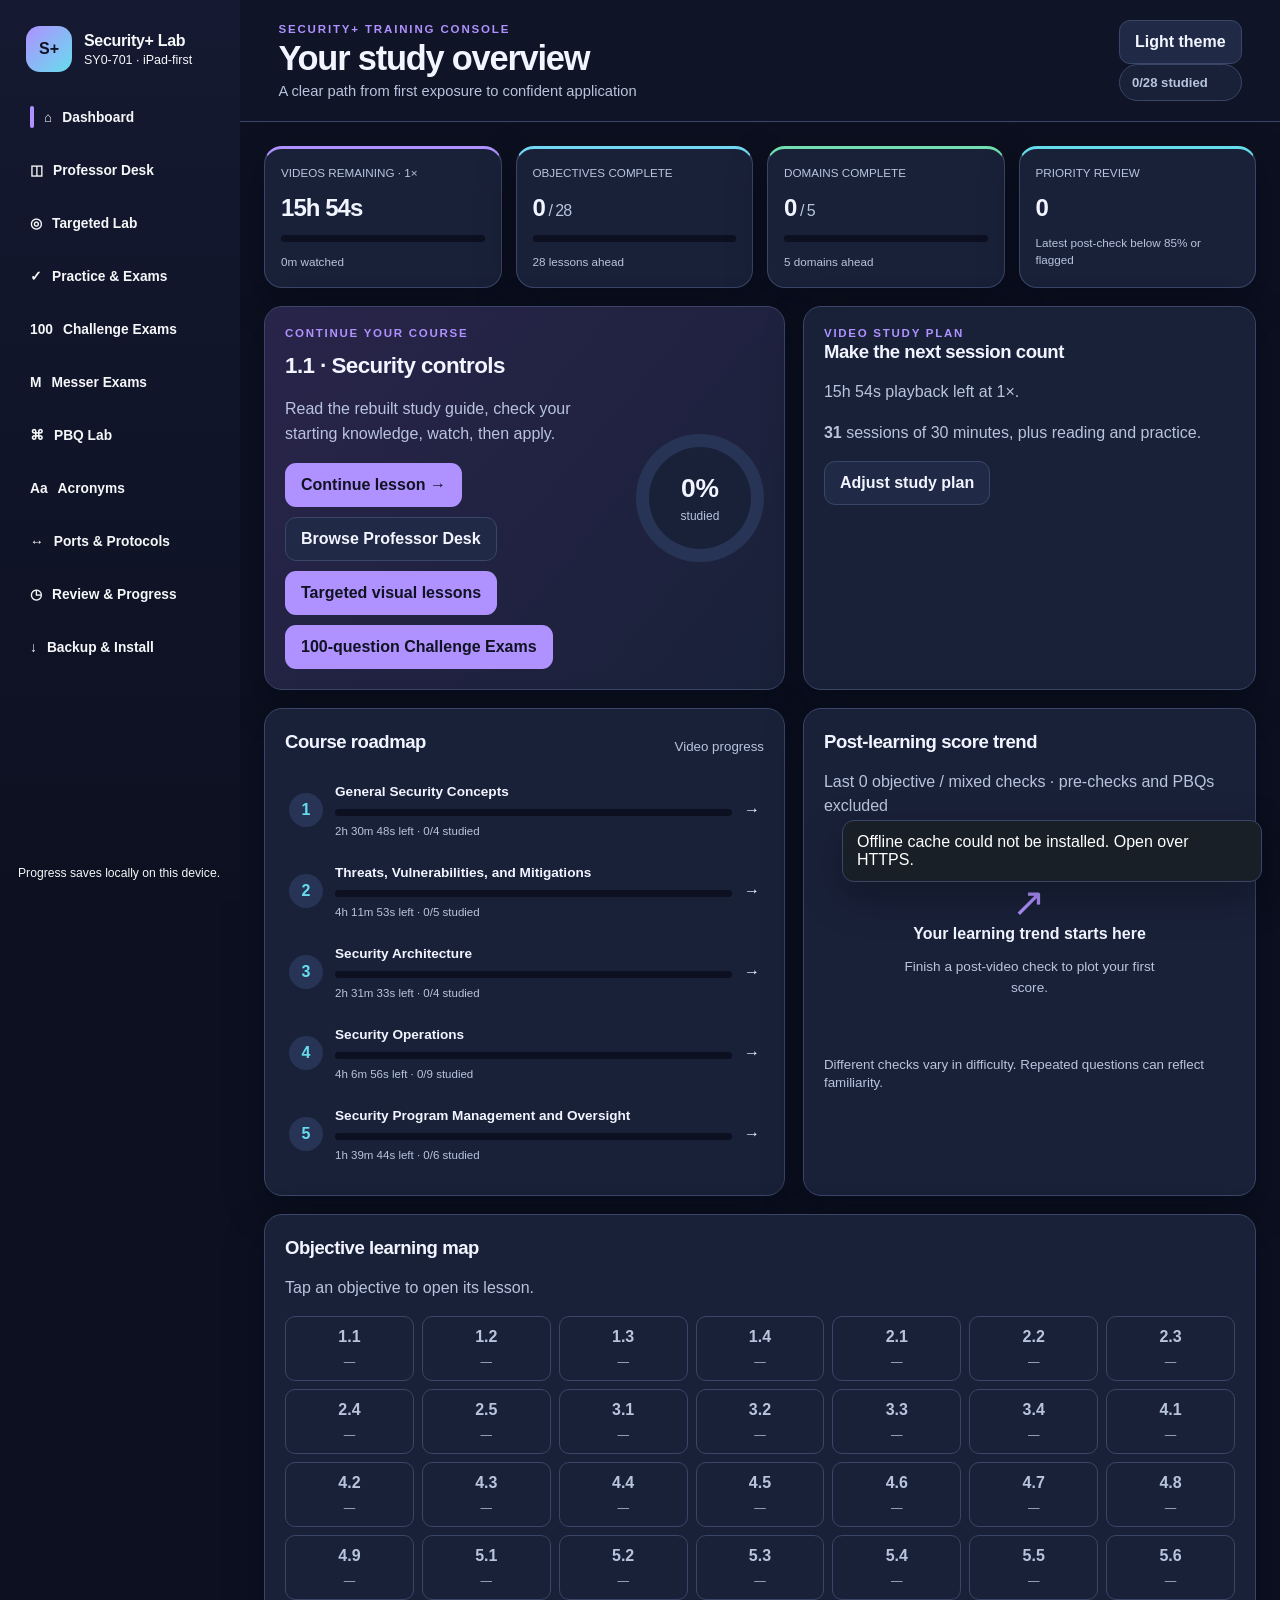
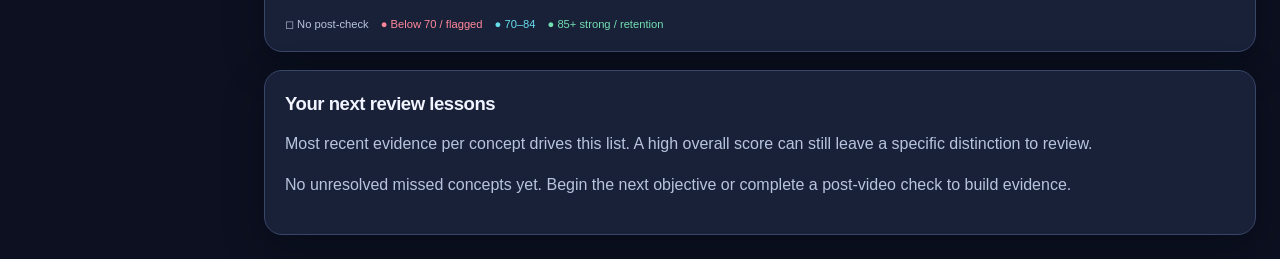
==== commit d2b51e26: "Add two weighted 100-question MCQ challenge exams with reasoning analytics" ====
--- a/index.html
+++ b/index.html
@@ -16,6 +16,7 @@
   <link rel="stylesheet" href="theme.css" />
 <link rel="stylesheet" href="reasoning.css">
 <link rel="stylesheet" href="targeted.css">
+<link rel="stylesheet" href="challenge.css">
 </head>
 <body>
   <div class="app-shell">
@@ -73,6 +74,8 @@
   <script src="js/messer-pbqs.js"></script>
   <script src="js/targeted-data.js"></script>
   <script src="js/targeted.js"></script>
+  <script src="js/challenge-data.js"></script>
+  <script src="js/challenge.js"></script>
   <script src="js/app.js"></script>
 </body>
 </html>
--- a/challenge.css
+++ b/challenge.css
@@ -0,0 +1 @@
+.challenge-weights{display:grid;grid-template-columns:repeat(auto-fit,minmax(150px,1fr));gap:12px;margin:24px 0}.challenge-weights>div{border:1px solid var(--border,#39415c);border-radius:12px;padding:16px;display:grid;gap:8px}.challenge-weights b{color:var(--accent,#ae94ff)}.challenge-weights span{font-size:.9rem;line-height:1.5}.challenge-report th,.challenge-report td{white-space:normal;min-width:110px}.challenge-report td:first-child{min-width:190px}.challenge-question .question-text{white-space:pre-line;overflow-wrap:anywhere}.challenge-question .answer-option span{overflow-wrap:anywhere}.challenge-report{margin-top:20px}
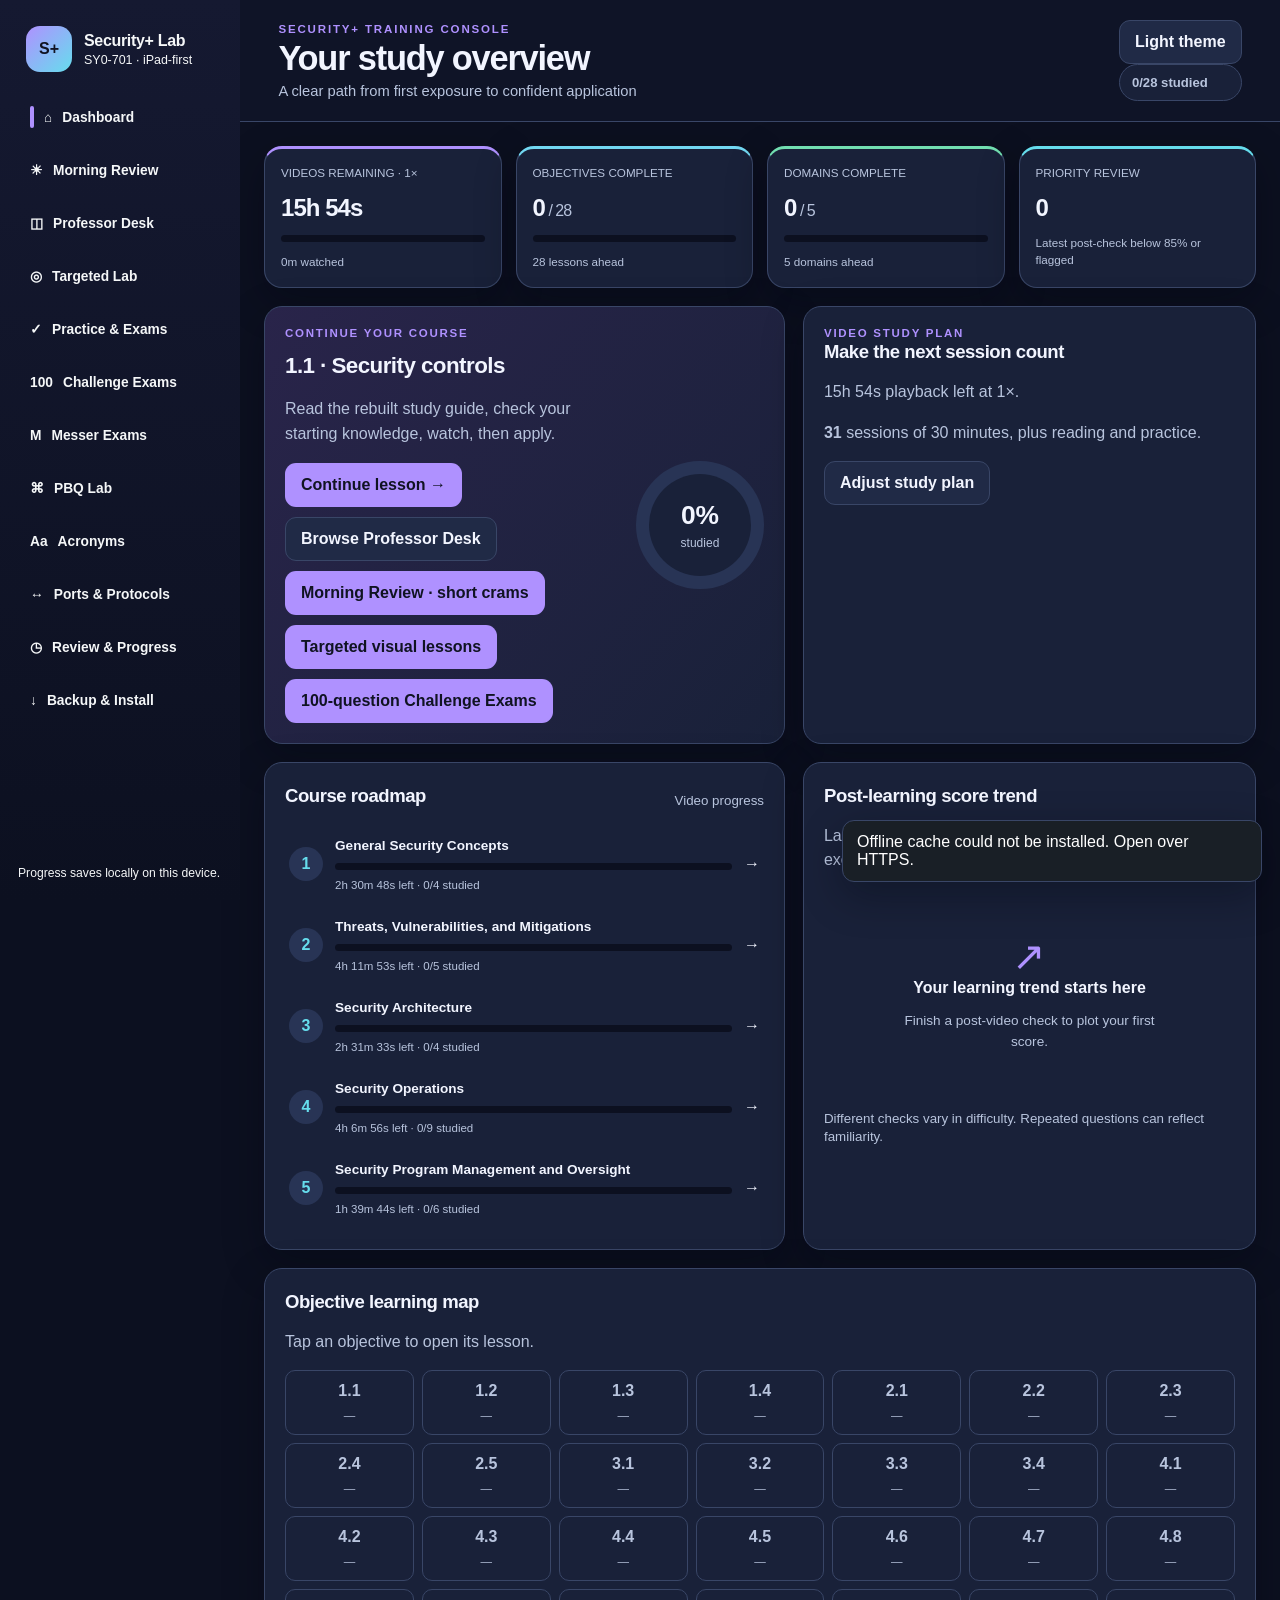
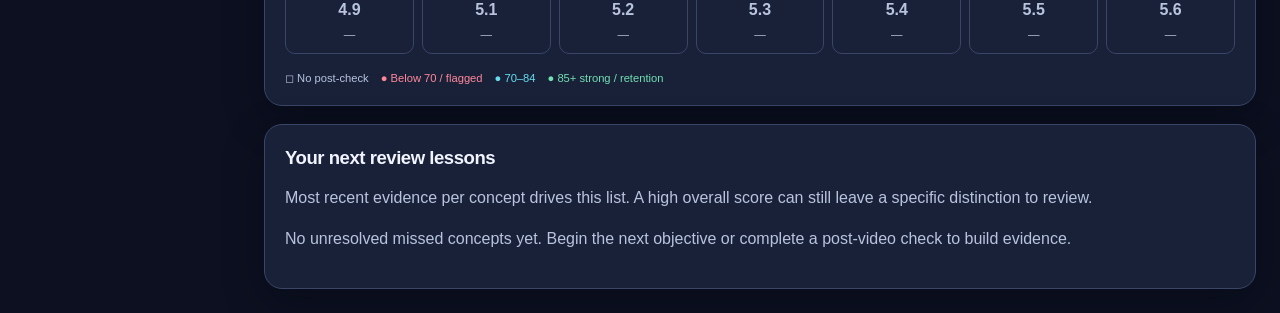
==== commit 4bb71acd: "Add focused morning crams and concept checks with wording-aware review" ====
--- a/index.html
+++ b/index.html
@@ -17,6 +17,7 @@
 <link rel="stylesheet" href="reasoning.css">
 <link rel="stylesheet" href="targeted.css">
 <link rel="stylesheet" href="challenge.css">
+<link rel="stylesheet" href="morning.css">
 </head>
 <body>
   <div class="app-shell">
@@ -76,6 +77,8 @@
   <script src="js/targeted.js"></script>
   <script src="js/challenge-data.js"></script>
   <script src="js/challenge.js"></script>
+  <script src="js/morning-data.js"></script>
+  <script src="js/morning.js"></script>
   <script src="js/app.js"></script>
 </body>
 </html>
--- a/morning.css
+++ b/morning.css
@@ -0,0 +1 @@
+.morning-root .table{min-width:580px}.morning-root .table td{vertical-align:top;white-space:normal}.morning-root .table td:first-child{font-weight:700}.morning-root details summary{cursor:pointer;font-weight:700}.morning-example{display:grid;gap:14px}.morning-example article{display:flex;align-items:flex-start;gap:14px;padding:16px;border:1px solid var(--border,#46516a);border-radius:12px}.morning-step{display:grid;place-items:center;flex:0 0 32px;height:32px;border-radius:50%;background:#6d4dc2;color:#fff;font-weight:700}.morning-example h3{margin:0;overflow-wrap:anywhere}.morning-example p{margin-bottom:0}.morning-root .btn-row{flex-wrap:wrap}.morning-root li{margin-bottom:.65rem}.morning-root .table-wrap{max-width:100%;overflow-x:auto}.morning-root .grid>*{min-width:0}
